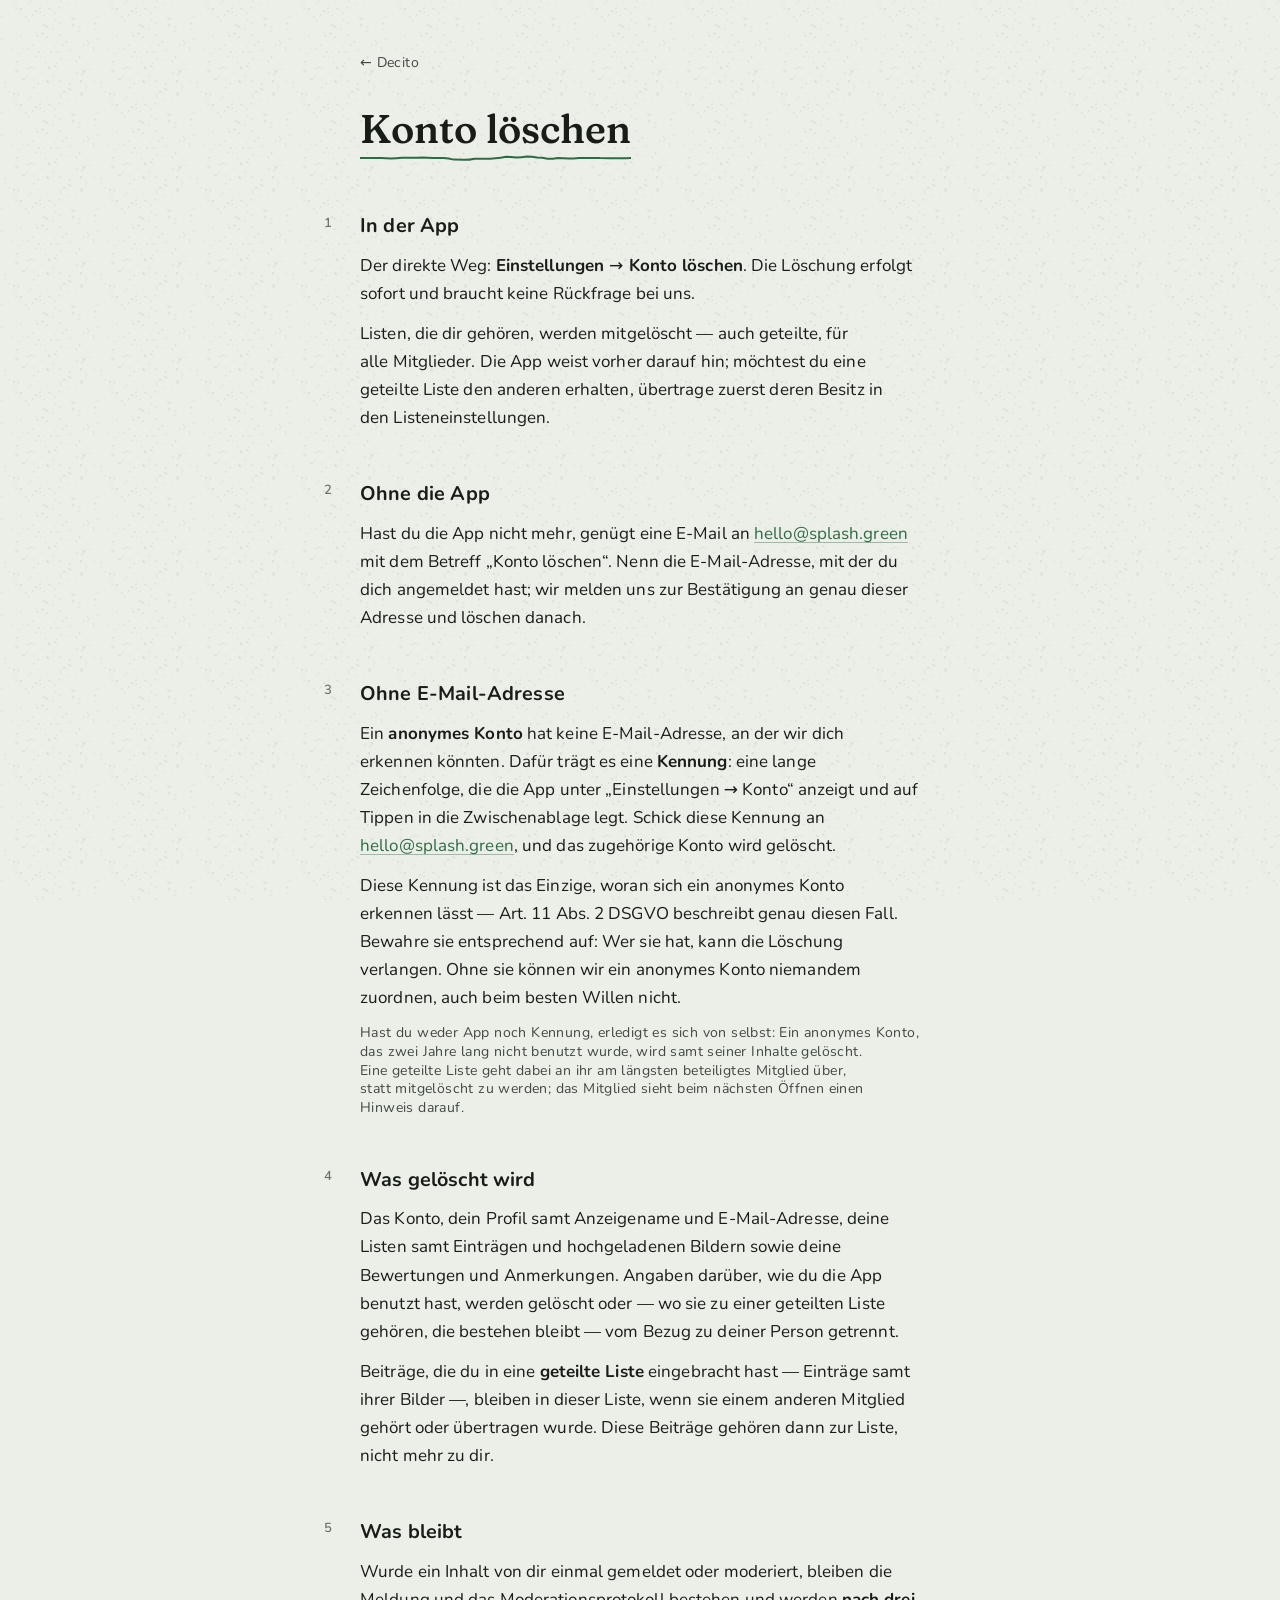
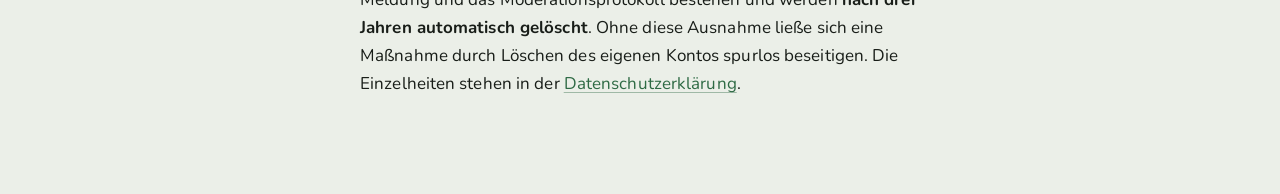
==== de/account-deletion/index.html @ c0f4e2e2 "feat(legal): publish the pages a store holds, and record the agreement Two decisions that cite each " ====
<!doctype html>
<!-- adr-0304 -->
<html lang="de">
  <head>
    <meta charset="utf-8" />
    <meta name="viewport" content="width=device-width, initial-scale=1" />
    <meta name="robots" content="noindex, nofollow" />
    <meta
      name="description"
      content="Wie du dein Decito-Konto löschst — in der App oder per E-Mail."
    />
    <title>Konto löschen – Decito</title>
    <link rel="stylesheet" href="../../style.css" />
  </head>
  <body>
    <main>
      <a class="back" href="../../">← Decito</a>
      <h1>Konto löschen</h1>

      <div class="doc">
        <h2>In der App</h2>
        <p>
          Der direkte Weg: <strong>Einstellungen → Konto löschen</strong>. Die
          Löschung erfolgt sofort und braucht keine Rückfrage bei uns.
        </p>
        <p>
          Listen, die dir gehören, werden mitgelöscht — auch geteilte, für alle
          Mitglieder. Die App weist vorher darauf hin; möchtest du eine geteilte
          Liste den anderen erhalten, übertrage zuerst deren Besitz in den
          Listeneinstellungen.
        </p>

        <h2>Ohne die App</h2>
        <p>
          Hast du die App nicht mehr, genügt eine E-Mail an
          <a
            href="mailto:hello@splash.green?subject=Konto%20l%C3%B6schen%20(Decito)"
            >hello@splash.green</a
          >
          mit dem Betreff „Konto löschen“. Nenn die E-Mail-Adresse, mit der du
          dich angemeldet hast; wir melden uns zur Bestätigung an genau dieser
          Adresse und löschen danach.
        </p>

        <h2>Ohne E-Mail-Adresse</h2>
        <p>
          Ein <strong>anonymes Konto</strong> hat keine E-Mail-Adresse, an der
          wir dich erkennen könnten. Dafür trägt es eine
          <strong>Kennung</strong>: eine lange Zeichenfolge, die die App unter
          „Einstellungen → Konto“ anzeigt und auf Tippen in die Zwischenablage
          legt. Schick diese Kennung an
          <a
            href="mailto:hello@splash.green?subject=Konto%20l%C3%B6schen%20(Decito)"
            >hello@splash.green</a
          >, und das zugehörige Konto wird gelöscht.
        </p>
        <p>
          Diese Kennung ist das Einzige, woran sich ein anonymes Konto erkennen
          lässt — Art. 11 Abs. 2 DSGVO beschreibt genau diesen Fall. Bewahre sie
          entsprechend auf: Wer sie hat, kann die Löschung verlangen. Ohne sie
          können wir ein anonymes Konto niemandem zuordnen, auch beim besten
          Willen nicht.
        </p>
        <p class="meta">
          Hast du weder App noch Kennung, erledigt es sich von selbst: Ein
          anonymes Konto, das zwei Jahre lang nicht benutzt wurde, wird samt
          seiner Inhalte gelöscht. Eine geteilte Liste geht dabei an ihr am
          längsten beteiligtes Mitglied über, statt mitgelöscht zu werden; das
          Mitglied sieht beim nächsten Öffnen einen Hinweis darauf.
        </p>

        <h2>Was gelöscht wird</h2>
        <p>
          Das Konto, dein Profil samt Anzeigename und E-Mail-Adresse, deine
          Listen samt Einträgen und hochgeladenen Bildern sowie deine
          Bewertungen und Anmerkungen. Angaben darüber, wie du die App benutzt
          hast, werden gelöscht oder — wo sie zu einer geteilten Liste gehören,
          die bestehen bleibt — vom Bezug zu deiner Person getrennt.
        </p>
        <p>
          Beiträge, die du in eine <strong>geteilte Liste</strong> eingebracht
          hast — Einträge samt ihrer Bilder —, bleiben in dieser Liste, wenn sie
          einem anderen Mitglied gehört oder übertragen wurde. Diese Beiträge
          gehören dann zur Liste, nicht mehr zu dir.
        </p>

        <h2>Was bleibt</h2>
        <p>
          Wurde ein Inhalt von dir einmal gemeldet oder moderiert, bleiben die
          Meldung und das Moderationsprotokoll bestehen und werden
          <strong>nach drei Jahren automatisch gelöscht</strong>. Ohne diese
          Ausnahme ließe sich eine Maßnahme durch Löschen des eigenen Kontos
          spurlos beseitigen. Die Einzelheiten stehen in der
          <a href="../privacy/#moderation">Datenschutzerklärung</a>.
        </p>
      </div>
    </main>
  </body>
</html>
---- style.css ----
/* Decito's public pages — the app's own Ink & Paper, copied.
 * The brief and the named rules are in DESIGN.md; what stays here is why a
 * given declaration is the way it is. Everything is served from this origin:
 * a privacy policy that fetches a font in order to render would be its own
 * punchline.
 */

@font-face {
  font-family: "Nunito";
  src: url("fonts/Nunito.ttf") format("truetype-variations");
  font-weight: 200 1000;
  font-display: swap;
}
@font-face {
  font-family: "Fraunces";
  src: url("fonts/Fraunces.ttf") format("truetype-variations");
  font-weight: 100 900;
  font-display: swap;
}

:root {
  color-scheme: light dark;

  /* Sampled from the app. Do not hand-tune: re-sample. */
  --surface: #ebefe8;
  --container: #f0f5ed;
  --ink: #181d18;
  --meta: #414942;
  --primary: #2e6a44;
  --edge: #e1e6de;
  --grain-alpha: 0.07;
  --pen:
    url("data:image/svg+xml,<svg xmlns='http://www.w3.org/2000/svg' width='24' height='24' viewBox='0 0 24 24'><path d='M10.2 10.2 L20.4 20.4' stroke='%23181d18' stroke-width='3.4' stroke-linecap='round'/><path d='M3 3 L12.4 8.2 L8.2 12.4 Z' fill='%23181d18'/><path d='M3 3 L9.6 9.6' stroke='%23ebefe8' stroke-width='1.1' stroke-linecap='round'/></svg>")
      3 3,
    auto;

  /* The gap ladder is the app's, and it is hierarchical: the size of a gap
     says what the gap separates. The jump from 12 to 32 is the whole design —
     a section break near the within-section rhythm reads as more list. */
  --gap-within: 4px;
  --gap-related: 8px;
  --gap-detail: 12px;
  --gap-section: 32px;
  --gap-block: 48px;
  --page-padding: 20px;

  /* Content cap, as in the app: chrome may span the viewport, words stop here.
     At the body size below this lands at ~66ch — inside the 65–75 measure. */
  --measure: 600px;
}

@media (prefers-color-scheme: dark) {
  :root {
    --surface: #1e201b;
    --container: #272b25;
    --ink: #dde4dd;
    --meta: #bdc6be;
    --primary: #90cfa3;
    --edge: #464a44;
    --grain-alpha: 0.05;
    --pen:
      url("data:image/svg+xml,<svg xmlns='http://www.w3.org/2000/svg' width='24' height='24' viewBox='0 0 24 24'><path d='M10.2 10.2 L20.4 20.4' stroke='%23dde4dd' stroke-width='3.4' stroke-linecap='round'/><path d='M3 3 L12.4 8.2 L8.2 12.4 Z' fill='%23dde4dd'/><path d='M3 3 L9.6 9.6' stroke='%231e201b' stroke-width='1.1' stroke-linecap='round'/></svg>")
        3 3,
      auto;
  }
}

*,
*::before,
*::after {
  box-sizing: border-box;
}

html {
  -webkit-text-size-adjust: 100%;
}

body {
  margin: 0;
  background-color: var(--surface);
  color: var(--ink);
  font-family: "Nunito", system-ui, sans-serif;
  font-variation-settings: "wght" 400;
  font-size: 17px;
  line-height: 1.65;
  letter-spacing: 0.1px;

  /* German legal prose is built from compounds — Datenschutzerklärung,
     Anbieterkennzeichnung, Auftragsverarbeiter — and on a 320px screen several
     are wider than the column. Hyphenation is what the app's typography ladder
     cannot offer and the web can: `lang="de"` on <html> is what makes the
     dictionary the right one, so the two belong together. break-word is the
     backstop for what no dictionary breaks — a bare URL, an e-mail address. */
  hyphens: auto;
  -webkit-hyphenate-limit-before: 4;
  -webkit-hyphenate-limit-after: 4;
  hyphenate-limit-chars: 9 4 4;
  overflow-wrap: break-word;
}

/* The grain takes the colour of whatever it sits on, which is why one tile
   survives both brightnesses without a variant. Fixed, so the paper stays
   still while the words move over it. */
body::before {
  content: "";
  position: fixed;
  inset: 0;
  background-color: var(--ink);
  -webkit-mask: url("grain.svg") repeat 0 0 / 96px 96px;
  mask: url("grain.svg") repeat 0 0 / 96px 96px;
  opacity: var(--grain-alpha);
  pointer-events: none;
  z-index: 0;
}

main {
  position: relative;
  z-index: 1;
  max-width: var(--measure);
  margin: 0 auto;
  padding: var(--gap-block) var(--page-padding) 96px;
}

/* --- The typographic ladder ------------------------------------------------
 * Four of the app's eight rungs, retuned upward: a legal page is read, not
 * scanned in a dense list. Both fonts are variable with no static instances,
 * so every rung must name its own `wght` axis — naming a weight without one
 * renders at the file default: ExtraLight for the sans, Black for the serif.
 */

/* pageTitle — the serif marks where you are, and nowhere else on the page. */
h1 {
  margin: 0;
  font-family: "Fraunces", Georgia, serif;
  font-size: clamp(2rem, 1.6rem + 2vw, 2.5rem);
  font-weight: 400;
  font-variation-settings:
    "opsz" 32,
    "wght" 550,
    "SOFT" 50,
    "WONK" 0;
  line-height: 1.15;
  letter-spacing: 0;
  text-wrap: balance;
  hyphens: auto;
}

/* sectionTitle — a full step above body in both size and weight, so a
   boundary never blurs into the prose under it. */
h2 {
  margin: var(--gap-block) 0 var(--gap-detail);
  font-size: 1.235rem;
  font-weight: 400;
  font-variation-settings: "wght" 700;
  line-height: 1.4;
  letter-spacing: 0.15px;
  text-wrap: balance;
}

p,
li {
  margin: 0 0 var(--gap-detail);
  text-wrap: pretty;
}

p:last-child,
li:last-child {
  margin-bottom: 0;
}

strong {
  font-weight: 400;
  font-variation-settings: "wght" 700;
}

/* meta — one quiet rung for everything secondary. Splitting it into
   near-identical variants recreates the blur the ladder removes. */
.meta {
  color: var(--meta);
  font-size: 0.88rem;
  letter-spacing: 0.4px;
  line-height: 1.33;
}

/* --- Ink -------------------------------------------------------------------
 * One mark per page, under the title. The Rarity Rule: a hand-drawn effect
 * repeated everywhere stops reading as hand-made and starts reading as noise.
 * The wobble is baked into the path, so the ink never boils.
 */
/* The title's own mark: an ::after on the h1, not a sibling with a width in
   it — a fixed width fit no word and would need re-guessing on every new page.
   `fit-content` shrinks the heading box to its longest line, and the mark
   takes 100% of it. Scoped away from the start page, which has its own. */
body:not(.home) h1 {
  width: fit-content;
  max-width: 100%;
}

body:not(.home) h1::after {
  content: "";
  display: block;
  height: 12px;
  /* No top gap of its own. The stroke is drawn near the middle of a 12px-tall
     mask, so the mark already carries about five pixels of headroom, and the
     heading's line box adds its own slack under the descenders. Adding a third
     gap on top of those two is what pushed the mark away from its word. */
  margin: 0 0 var(--gap-related);
  background: var(--primary);
  -webkit-mask: url("rule.svg") no-repeat center / 100% 100%;
  mask: url("rule.svg") no-repeat center / 100% 100%;
}

/* --- Links -----------------------------------------------------------------
 * Underlined, because in running legal prose a colour alone is not a signal
 * that survives colour-blindness or a printout.
 */
a {
  color: var(--primary);
  text-decoration-color: color-mix(in srgb, var(--primary) 40%, transparent);
  /* A drawn line does not dodge the letters it passes under. Left to `auto`,
     the underline breaks around every descender, and how wide those gaps are
     depends on the font that actually rendered — so a fallback font turns a
     full underline into a part of one. */
  text-decoration-skip-ink: none;
  text-underline-offset: 3px;
  text-decoration-thickness: 1px;
  border-radius: 3px;
}

a:hover {
  text-decoration-color: currentColor;
}

a:focus-visible {
  outline: 2px solid var(--primary);
  outline-offset: 3px;
}

.back {
  display: inline-block;
  margin-bottom: var(--gap-section);
  color: var(--meta);
  font-size: 0.88rem;
  letter-spacing: 0.4px;
  text-decoration: none;
}

.back:hover {
  color: var(--primary);
}

/* --- Numbered sections -----------------------------------------------------
 * The numbers are somewhere to point, not 01/02/03 decoration — but the prose
 * links by ANCHOR, never by number: a policy grows a section per feature, and
 * a written-out "Abschnitt 8" lies the first time one is inserted above it
 * (adr-0303). They hang in the gutter, and fold inline when there is none.
 */
.doc {
  counter-reset: section;
}

.doc > h2 {
  counter-increment: section;
  position: relative;
}

.doc > h2::before {
  content: counter(section);
  position: absolute;
  left: -2.25rem;
  top: 0.1em;
  color: var(--meta);
  font-size: 0.82rem;
  font-variation-settings: "wght" 600;
  letter-spacing: 0.5px;
  opacity: 0.75;
}

@media (max-width: 700px) {
  .doc > h2::before {
    position: static;
    margin-right: 0.55rem;
  }
}

ul {
  margin: 0 0 var(--gap-detail);
  padding-left: 1.15rem;
}

li {
  margin-bottom: var(--gap-related);
}

li::marker {
  color: var(--primary);
}

/* --- Start page -----------------------------------------------------------
 * One screen, centred, no scroll (DESIGN.md).
 *
 * Motion follows the app's grammar. The Asymmetry Rule: the wordmark fades
 * over 350ms while it drifts over 600ms, because paired motions that resolve
 * together arrive as one mechanical block. Reduced motion is a hard gate, not
 * a softening — everything below lands at its final state, unanimated.
 */
body.home {
  min-height: 100svh;
  display: grid;
  place-items: center;
}

/* You are holding the pen — only where there is a pointer to replace, and
   only here: over running legal prose a nib would fight reading. */
@media (hover: hover) and (pointer: fine) {
  .ink body.home,
  .ink body.home main {
    cursor: var(--pen);
  }

  /* The pen belongs to the paper. Over words it hands back the I-beam, so
     text still reads as selectable, and over links the pointer — a cursor
     that hides what a thing does is a worse joke than no cursor. */
  .ink body.home h1,
  .ink body.home .source,
  .ink body.home .claim,
  .ink body.home .state,
  .ink body.home .legal {
    cursor: text;
  }

  body.home a {
    cursor: pointer;
  }
}

/* The ink the pen leaves. Above the paper and the words, and deaf to the
   pointer, so it can never intercept a click or a link. */
.trail {
  position: fixed;
  inset: 0;
  width: 100%;
  height: 100%;
  z-index: 2;
  pointer-events: none;
}

.trail path {
  fill: var(--primary);
  stroke: none;
  opacity: 0.82;
}

/* Arrived by Back or Forward: the page was already seen, so it does not
   introduce itself again. The marks land in their final state. */
.no-intro body.home h1,
.no-intro .source,
.no-intro .lede,
.no-intro .claim,
.no-intro body.home footer {
  animation: none;
}

.no-intro .sig path {
  animation: none;
  stroke-dasharray: none;
  stroke-dashoffset: 0;
}

body.home main {
  padding: var(--gap-block) var(--page-padding);
  text-align: center;
  max-width: 34rem;
}

body.home h1 {
  font-size: clamp(2.75rem, 2rem + 4vw, 4rem);
  font-variation-settings:
    "opsz" 48,
    "wght" 550,
    "SOFT" 50,
    "WONK" 0;
  letter-spacing: -0.01em;
}

/* The signature. Sized to the wordmark rather than the column, so the three
   pens sign under the name and not across the page. */
.sig {
  display: block;
  width: min(15rem, 78%);
  height: auto;
  margin: var(--gap-related) auto var(--gap-section);
  overflow: visible;
}

.sig path {
  fill: none;
  stroke: var(--primary);
  stroke-width: 2;
  stroke-linecap: round;
}

.sig .s1 {
  stroke-width: 1.7;
  opacity: 0.95;
}
.sig .s2 {
  stroke-width: 1.2;
  opacity: 0.7;
}
.sig .s3 {
  stroke-width: 1.5;
  opacity: 0.85;
}

/* Sign again: a second pass of ink over the first — hover on a pointer, tap
   the card on a touch screen. Its OWN strokes, not the originals: retriggering
   a finished animation by editing its timing does not restart it, so replaying
   them would silently do nothing. Undrawn at rest. */
.sig .again {
  stroke-dasharray: 100;
  stroke-dashoffset: 100;
  stroke-width: 1.25;
  opacity: 0.5;
}

@media (prefers-reduced-motion: no-preference) {
  .sig .again {
    transition: stroke-dashoffset 0ms;
  }

  main:hover .sig .again,
  main:active .sig .again {
    stroke-dashoffset: 0;
    transition-duration: 640ms;
    transition-timing-function: cubic-bezier(0.3, 0.7, 0.4, 1);
  }
  main:hover .sig .a2,
  main:active .sig .a2 {
    transition-duration: 720ms;
    transition-delay: 130ms;
  }
  main:hover .sig .a3,
  main:active .sig .a3 {
    transition-duration: 580ms;
    transition-delay: 280ms;
  }
}

.source {
  margin: 0 0 var(--gap-block);
  color: var(--meta);
  font-size: 0.95rem;
  letter-spacing: 0.4px;
}

/* The two questions are the product's occasion, not a headline about it —
   and they are answerable, which is the whole demonstration. */
.lede {
  margin: 0 0 var(--gap-detail);
  font-size: clamp(1.15rem, 1rem + 0.8vw, 1.4rem);
  line-height: 1.45;
  display: flex;
  flex-wrap: wrap;
  gap: 0.15em 0.7em;
  justify-content: center;
}

/* Visually hidden, never display:none — a hidden input is not focusable, and
   the keyboard path is the one that has to keep working. */
.vh {
  position: absolute;
  width: 1px;
  height: 1px;
  margin: -1px;
  padding: 0;
  border: 0;
  overflow: hidden;
  clip-path: inset(50%);
  white-space: nowrap;
}

.lede label {
  position: relative;
  display: inline-block;
  padding-bottom: 0.28em;
  color: var(--ink);
  font-variation-settings: "wght" 600;
  cursor: var(--pen);
}

/* The app answers a yes by underlining the thing (adr-0232's receipt
   vocabulary). Same mark here, same pen as the signature above — hovering
   inks it faintly, choosing commits it. */
.lede .mark {
  position: absolute;
  left: 0;
  right: 0;
  bottom: 0;
  height: 7px;
  background: var(--primary);
  -webkit-mask: url("rule.svg") no-repeat center / 100% 100%;
  mask: url("rule.svg") no-repeat center / 100% 100%;
  transform: scaleX(0);
  transform-origin: left center;
  opacity: 0;
}

.lede label:hover .mark {
  transform: scaleX(1);
  opacity: 0.45;
}

#w1:checked ~ .lede label[for="w1"] .mark,
#w2:checked ~ .lede label[for="w2"] .mark {
  transform: scaleX(1);
  opacity: 1;
}

/* The state must never live in the ink alone. */
#w1:checked ~ .lede label[for="w1"],
#w2:checked ~ .lede label[for="w2"] {
  color: var(--primary);
}

#w1:focus-visible ~ .lede label[for="w1"],
#w2:focus-visible ~ .lede label[for="w2"] {
  outline: 2px solid var(--primary);
  outline-offset: 4px;
  border-radius: 3px;
}

.claim {
  margin: 0;
  color: var(--meta);
  font-size: 1.02rem;
  text-wrap: balance;
}

body.home footer {
  margin-top: var(--gap-block);
}

.state {
  margin: 0 0 var(--gap-related);
  color: var(--meta);
  font-size: 0.85rem;
  letter-spacing: 0.4px;
}

.legal {
  margin: 0;
  font-size: 0.85rem;
  letter-spacing: 0.4px;
}

.legal a {
  color: var(--meta);
  text-decoration-color: color-mix(in srgb, var(--meta) 35%, transparent);
}

.legal a:hover {
  color: var(--primary);
}

.legal span {
  margin: 0 0.5em;
  color: var(--meta);
  opacity: 0.5;
}

@media (prefers-reduced-motion: no-preference) {
  body.home h1,
  .source,
  .lede,
  .claim,
  body.home footer {
    animation:
      ink-in 350ms ease-out backwards,
      settle 600ms cubic-bezier(0.16, 1, 0.3, 1) backwards;
  }

  body.home h1 {
    animation-delay: 80ms;
  }
  .source {
    animation-delay: 1180ms;
  }
  .lede {
    animation-delay: 1320ms;
  }
  .claim {
    animation-delay: 1460ms;
  }
  body.home footer {
    animation-delay: 1640ms;
  }

  /* Each pen has its own hand: different durations, different delays, and the
     third overlaps the second before it has finished. Nothing resolves
     together. */
  .sig path {
    stroke-dasharray: 100;
    animation: sign 1s cubic-bezier(0.3, 0.7, 0.4, 1) backwards;
  }
  .sig .s1 {
    animation-duration: 620ms;
    animation-delay: 480ms;
  }
  .sig .s2 {
    animation-duration: 700ms;
    animation-delay: 760ms;
  }
  .sig .s3 {
    animation-duration: 560ms;
    animation-delay: 1020ms;
  }
}

@keyframes ink-in {
  from {
    opacity: 0;
  }
  to {
    opacity: 1;
  }
}

@keyframes settle {
  from {
    transform: translateY(6px);
  }
  to {
    transform: none;
  }
}

@keyframes sign {
  from {
    stroke-dashoffset: 100;
  }
  to {
    stroke-dashoffset: 0;
  }
}

/* Legible on paper too — a privacy policy gets printed. */
@media print {
  body::before {
    display: none;
  }
  body {
    background: #fff;
    color: #000;
  }
  a {
    color: #000;
  }
  main {
    max-width: none;
    padding: 0;
  }
  .back {
    display: none;
  }
}
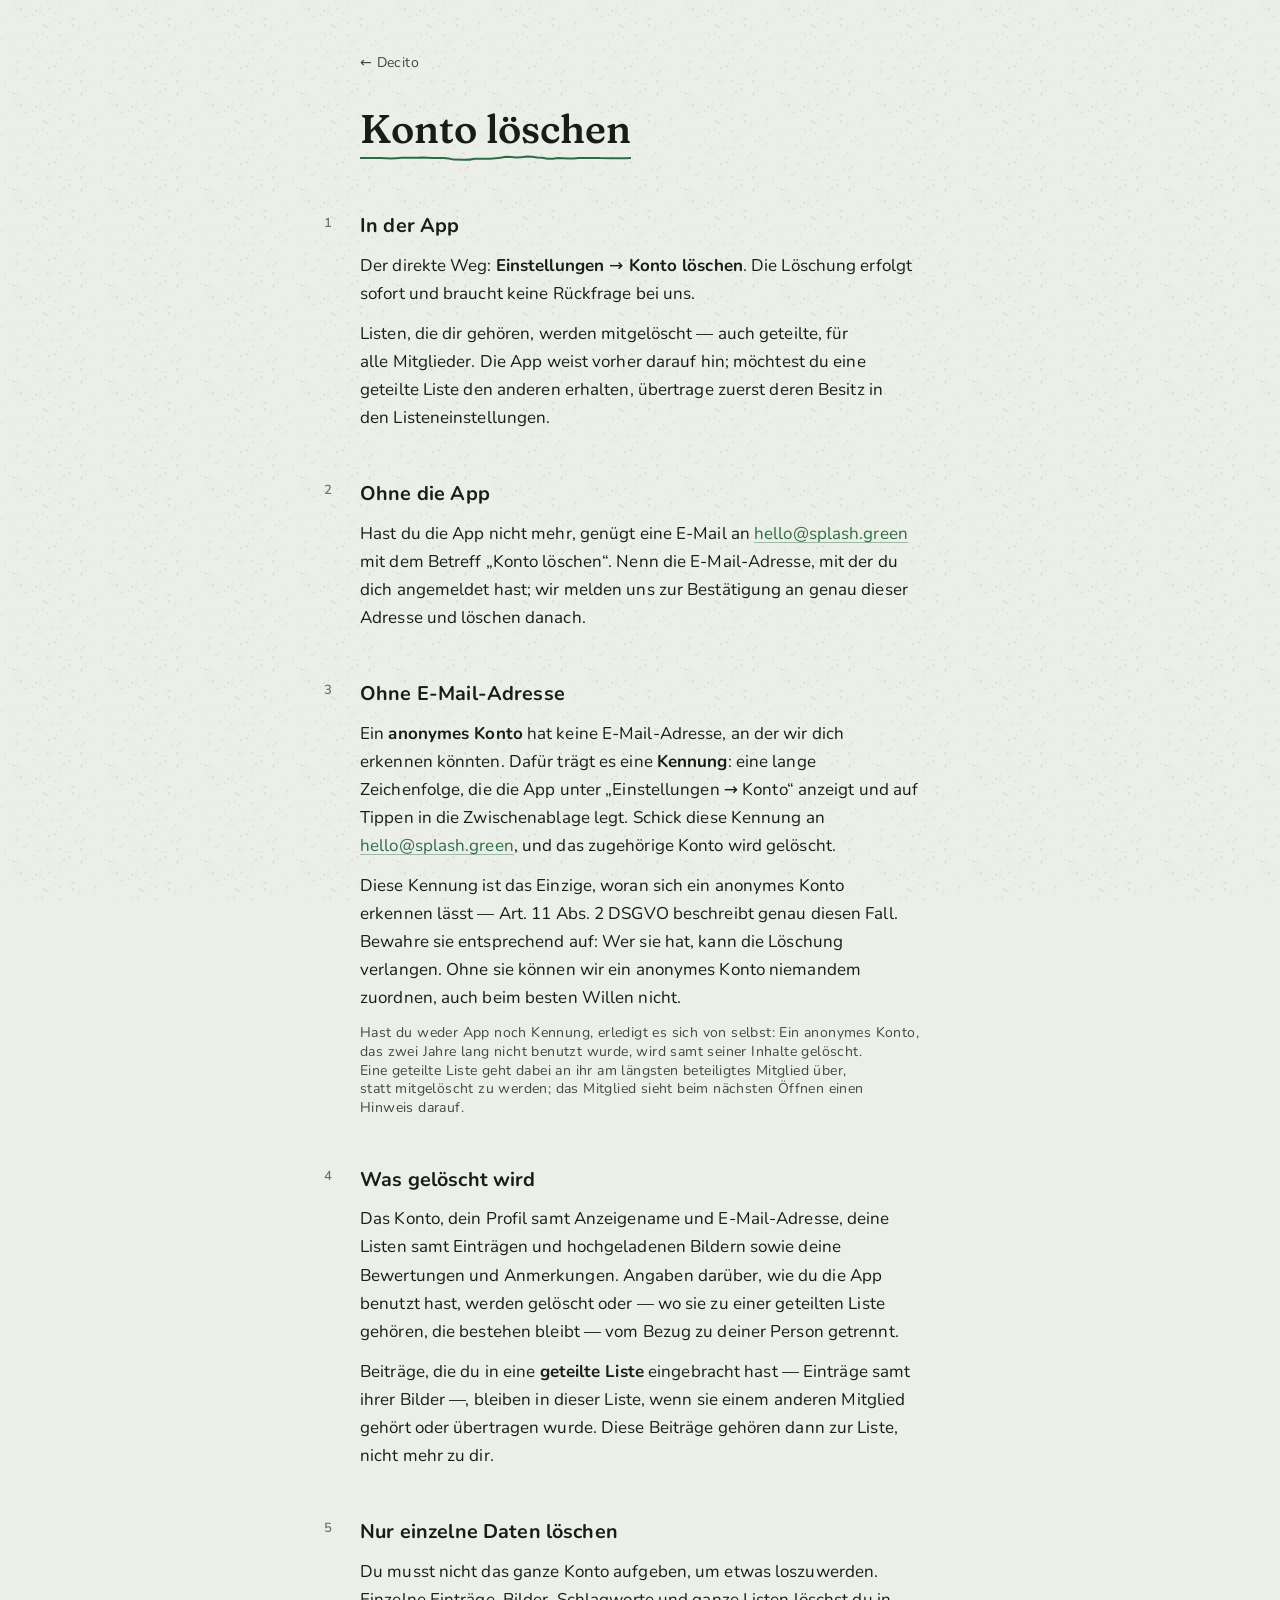
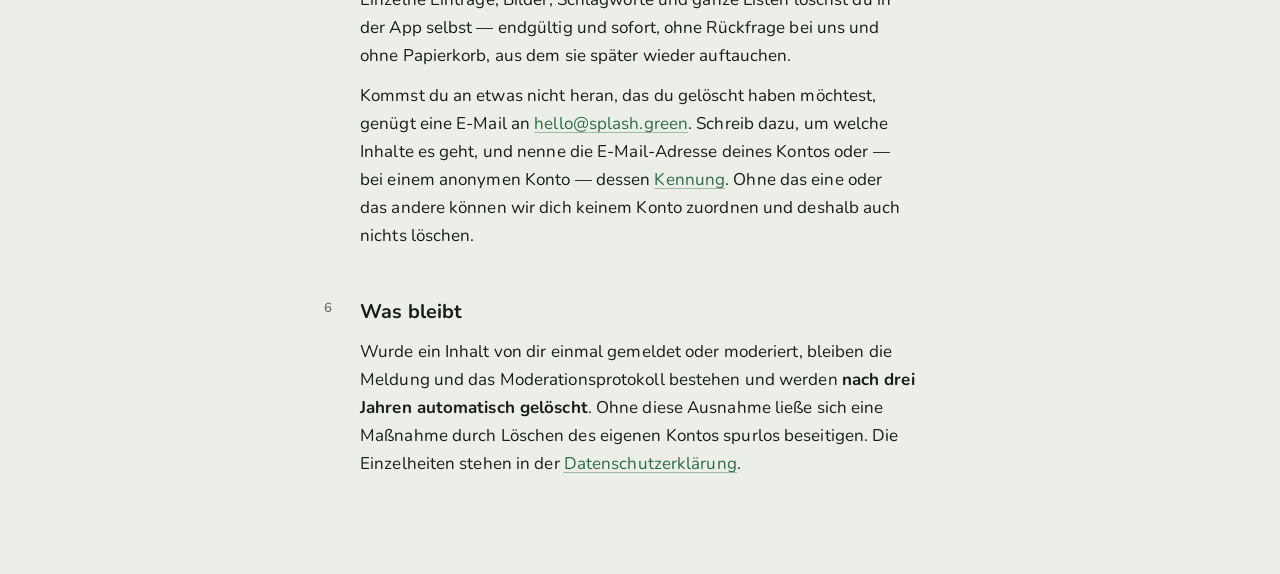
==== commit 6b2791e7: "docs(legal): the deletion page answers the question Play links to Data safety asks whether users can" ====
--- a/de/account-deletion/index.html
+++ b/de/account-deletion/index.html
@@ -42,7 +42,7 @@
           Adresse und löschen danach.
         </p>
 
-        <h2>Ohne E-Mail-Adresse</h2>
+        <h2 id="ohne-e-mail-adresse">Ohne E-Mail-Adresse</h2>
         <p>
           Ein <strong>anonymes Konto</strong> hat keine E-Mail-Adresse, an der
           wir dich erkennen könnten. Dafür trägt es eine
@@ -84,6 +84,24 @@
           gehören dann zur Liste, nicht mehr zu dir.
         </p>
 
+        <h2 id="einzelne-daten">Nur einzelne Daten löschen</h2>
+        <p>
+          Du musst nicht das ganze Konto aufgeben, um etwas loszuwerden.
+          Einzelne Einträge, Bilder, Schlagworte und ganze Listen löschst du in
+          der App selbst — endgültig und sofort, ohne Rückfrage bei uns und ohne
+          Papierkorb, aus dem sie später wieder auftauchen.
+        </p>
+        <p>
+          Kommst du an etwas nicht heran, das du gelöscht haben möchtest, genügt
+          eine E-Mail an
+          <a href="mailto:hello@splash.green">hello@splash.green</a>. Schreib
+          dazu, um welche Inhalte es geht, und nenne die E-Mail-Adresse deines
+          Kontos oder — bei einem anonymen Konto — dessen
+          <a href="#ohne-e-mail-adresse">Kennung</a>. Ohne das eine oder das
+          andere können wir dich keinem Konto zuordnen und deshalb auch nichts
+          löschen.
+        </p>
+
         <h2>Was bleibt</h2>
         <p>
           Wurde ein Inhalt von dir einmal gemeldet oder moderiert, bleiben die
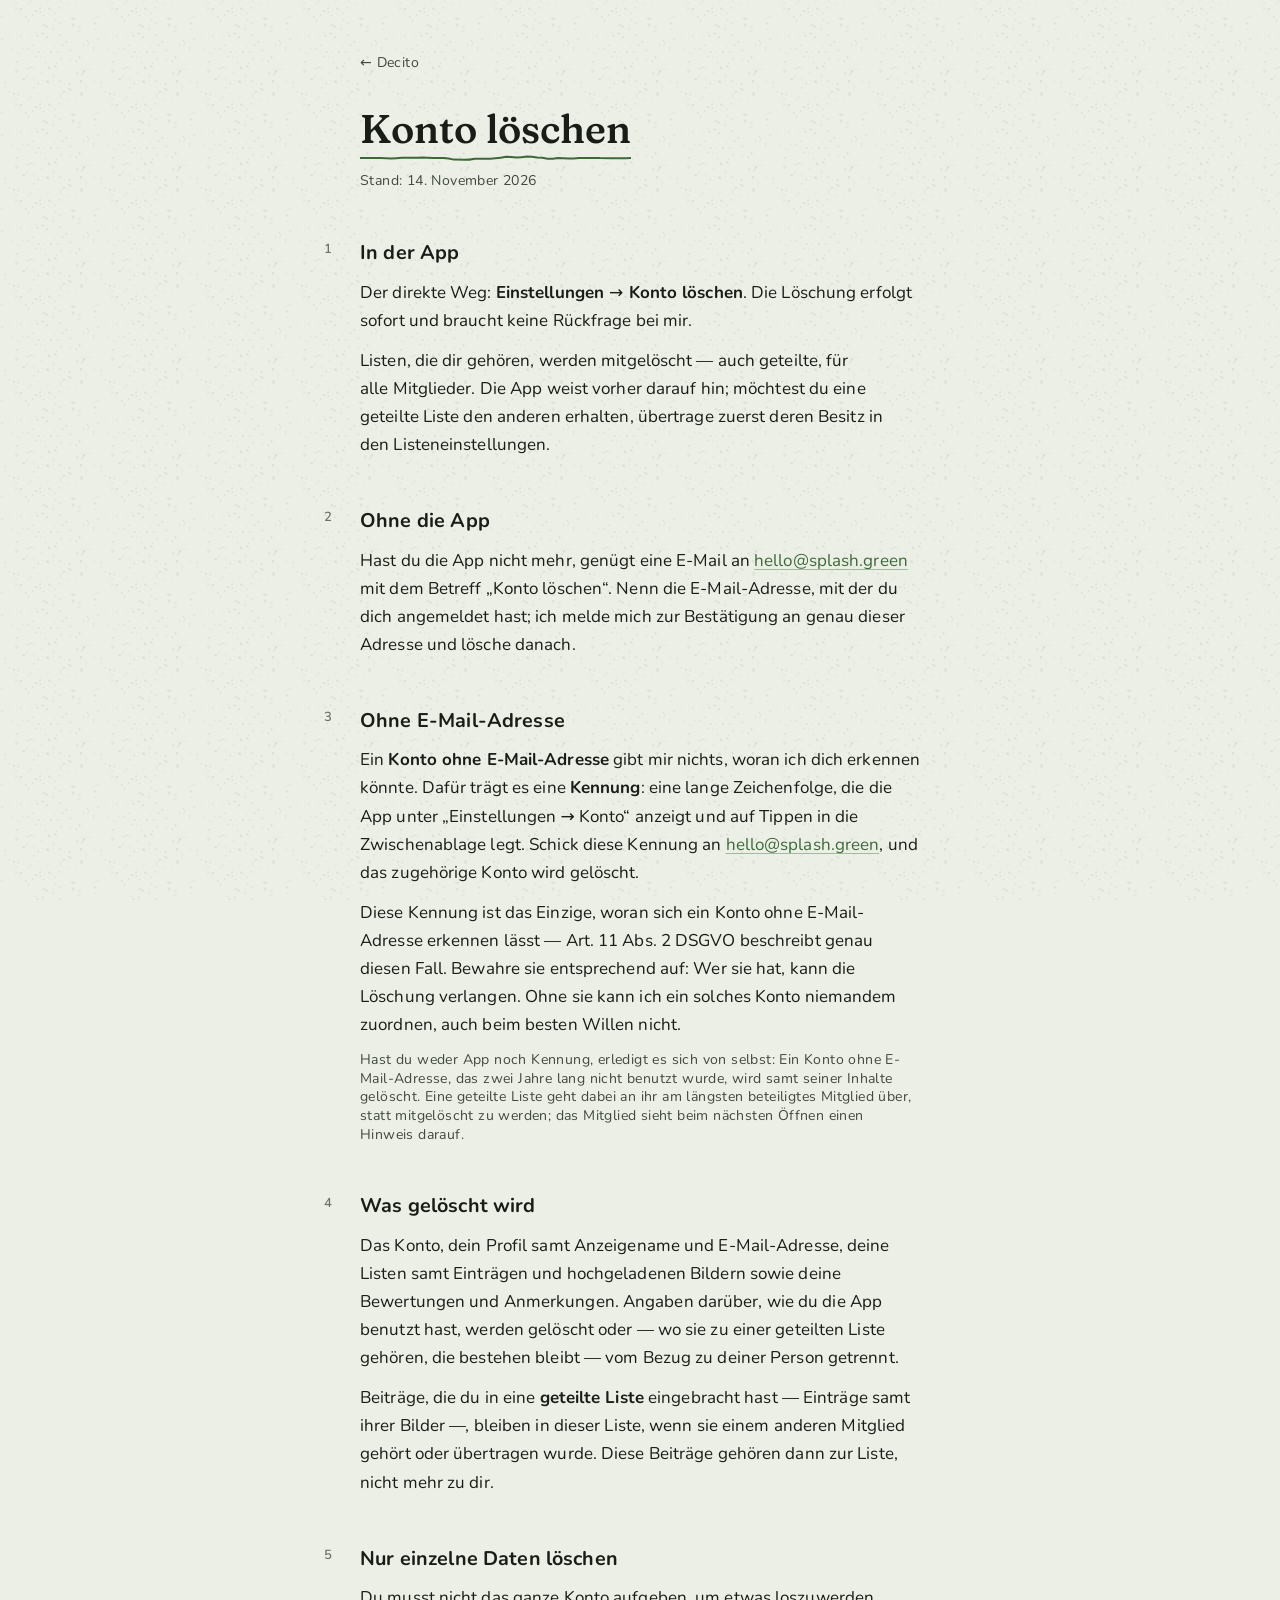
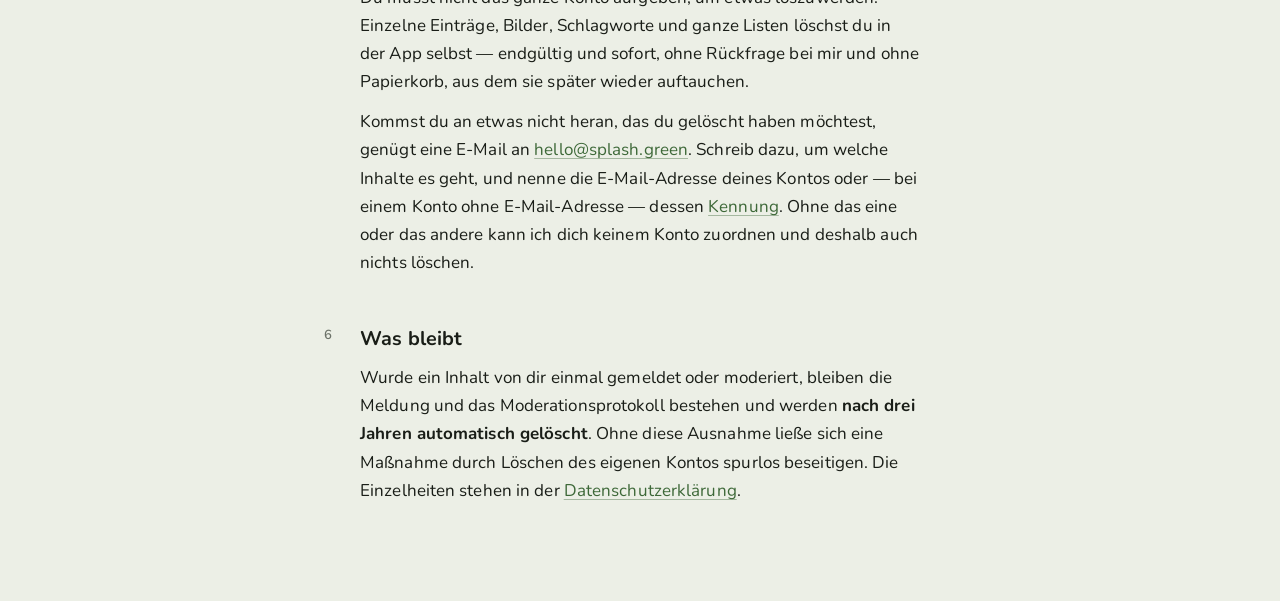
==== commit cc0b1713: "docs(legal): the pages speak as the one person who runs Decito A tester asked why terms written by o" ====
--- a/de/account-deletion/index.html
+++ b/de/account-deletion/index.html
@@ -16,12 +16,13 @@
     <main>
       <a class="back" href="../../">← Decito</a>
       <h1>Konto löschen</h1>
+      <p class="meta">Stand: 14. November 2026</p>
 
       <div class="doc">
         <h2>In der App</h2>
         <p>
           Der direkte Weg: <strong>Einstellungen → Konto löschen</strong>. Die
-          Löschung erfolgt sofort und braucht keine Rückfrage bei uns.
+          Löschung erfolgt sofort und braucht keine Rückfrage bei mir.
         </p>
         <p>
           Listen, die dir gehören, werden mitgelöscht — auch geteilte, für alle
@@ -38,14 +39,14 @@
             >hello@splash.green</a
           >
           mit dem Betreff „Konto löschen“. Nenn die E-Mail-Adresse, mit der du
-          dich angemeldet hast; wir melden uns zur Bestätigung an genau dieser
-          Adresse und löschen danach.
+          dich angemeldet hast; ich melde mich zur Bestätigung an genau dieser
+          Adresse und lösche danach.
         </p>
 
         <h2 id="ohne-e-mail-adresse">Ohne E-Mail-Adresse</h2>
         <p>
-          Ein <strong>anonymes Konto</strong> hat keine E-Mail-Adresse, an der
-          wir dich erkennen könnten. Dafür trägt es eine
+          Ein <strong>Konto ohne E-Mail-Adresse</strong> gibt mir nichts, woran
+          ich dich erkennen könnte. Dafür trägt es eine
           <strong>Kennung</strong>: eine lange Zeichenfolge, die die App unter
           „Einstellungen → Konto“ anzeigt und auf Tippen in die Zwischenablage
           legt. Schick diese Kennung an
@@ -55,16 +56,16 @@
           >, und das zugehörige Konto wird gelöscht.
         </p>
         <p>
-          Diese Kennung ist das Einzige, woran sich ein anonymes Konto erkennen
-          lässt — Art. 11 Abs. 2 DSGVO beschreibt genau diesen Fall. Bewahre sie
-          entsprechend auf: Wer sie hat, kann die Löschung verlangen. Ohne sie
-          können wir ein anonymes Konto niemandem zuordnen, auch beim besten
-          Willen nicht.
+          Diese Kennung ist das Einzige, woran sich ein Konto ohne
+          E-Mail-Adresse erkennen lässt — Art. 11 Abs. 2 DSGVO beschreibt genau
+          diesen Fall. Bewahre sie entsprechend auf: Wer sie hat, kann die
+          Löschung verlangen. Ohne sie kann ich ein solches Konto niemandem
+          zuordnen, auch beim besten Willen nicht.
         </p>
         <p class="meta">
-          Hast du weder App noch Kennung, erledigt es sich von selbst: Ein
-          anonymes Konto, das zwei Jahre lang nicht benutzt wurde, wird samt
-          seiner Inhalte gelöscht. Eine geteilte Liste geht dabei an ihr am
+          Hast du weder App noch Kennung, erledigt es sich von selbst: Ein Konto
+          ohne E-Mail-Adresse, das zwei Jahre lang nicht benutzt wurde, wird
+          samt seiner Inhalte gelöscht. Eine geteilte Liste geht dabei an ihr am
           längsten beteiligtes Mitglied über, statt mitgelöscht zu werden; das
           Mitglied sieht beim nächsten Öffnen einen Hinweis darauf.
         </p>
@@ -88,7 +89,7 @@
         <p>
           Du musst nicht das ganze Konto aufgeben, um etwas loszuwerden.
           Einzelne Einträge, Bilder, Schlagworte und ganze Listen löschst du in
-          der App selbst — endgültig und sofort, ohne Rückfrage bei uns und ohne
+          der App selbst — endgültig und sofort, ohne Rückfrage bei mir und ohne
           Papierkorb, aus dem sie später wieder auftauchen.
         </p>
         <p>
@@ -96,9 +97,9 @@
           eine E-Mail an
           <a href="mailto:hello@splash.green">hello@splash.green</a>. Schreib
           dazu, um welche Inhalte es geht, und nenne die E-Mail-Adresse deines
-          Kontos oder — bei einem anonymen Konto — dessen
+          Kontos oder — bei einem Konto ohne E-Mail-Adresse — dessen
           <a href="#ohne-e-mail-adresse">Kennung</a>. Ohne das eine oder das
-          andere können wir dich keinem Konto zuordnen und deshalb auch nichts
+          andere kann ich dich keinem Konto zuordnen und deshalb auch nichts
           löschen.
         </p>
 
--- a/style.css
+++ b/style.css
@@ -22,15 +22,15 @@
   color-scheme: light dark;
 
   /* Sampled from the app. Do not hand-tune: re-sample. */
-  --surface: #ebefe8;
-  --container: #f0f5ed;
-  --ink: #181d18;
-  --meta: #414942;
-  --primary: #2e6a44;
-  --edge: #e1e6de;
+  --surface: #ecefe6;
+  --container: #f2f5eb;
+  --ink: #191d17;
+  --meta: #42493f;
+  --primary: #3d6838;
+  --edge: #e3e5dd;
   --grain-alpha: 0.07;
   --pen:
-    url("data:image/svg+xml,<svg xmlns='http://www.w3.org/2000/svg' width='24' height='24' viewBox='0 0 24 24'><path d='M10.2 10.2 L20.4 20.4' stroke='%23181d18' stroke-width='3.4' stroke-linecap='round'/><path d='M3 3 L12.4 8.2 L8.2 12.4 Z' fill='%23181d18'/><path d='M3 3 L9.6 9.6' stroke='%23ebefe8' stroke-width='1.1' stroke-linecap='round'/></svg>")
+    url("data:image/svg+xml,<svg xmlns='http://www.w3.org/2000/svg' width='24' height='24' viewBox='0 0 24 24'><path d='M10.2 10.2 L20.4 20.4' stroke='%23191d17' stroke-width='3.4' stroke-linecap='round'/><path d='M3 3 L12.4 8.2 L8.2 12.4 Z' fill='%23191d17'/><path d='M3 3 L9.6 9.6' stroke='%23ecefe6' stroke-width='1.1' stroke-linecap='round'/></svg>")
       3 3,
     auto;
 
@@ -51,15 +51,15 @@
 
 @media (prefers-color-scheme: dark) {
   :root {
-    --surface: #1e201b;
-    --container: #272b25;
-    --ink: #dde4dd;
-    --meta: #bdc6be;
-    --primary: #90cfa3;
-    --edge: #464a44;
+    --surface: #1f201a;
+    --container: #282b24;
+    --ink: #dfe4dc;
+    --meta: #bfc6bc;
+    --primary: #9ecd97;
+    --edge: #474a43;
     --grain-alpha: 0.05;
     --pen:
-      url("data:image/svg+xml,<svg xmlns='http://www.w3.org/2000/svg' width='24' height='24' viewBox='0 0 24 24'><path d='M10.2 10.2 L20.4 20.4' stroke='%23dde4dd' stroke-width='3.4' stroke-linecap='round'/><path d='M3 3 L12.4 8.2 L8.2 12.4 Z' fill='%23dde4dd'/><path d='M3 3 L9.6 9.6' stroke='%231e201b' stroke-width='1.1' stroke-linecap='round'/></svg>")
+      url("data:image/svg+xml,<svg xmlns='http://www.w3.org/2000/svg' width='24' height='24' viewBox='0 0 24 24'><path d='M10.2 10.2 L20.4 20.4' stroke='%23dfe4dc' stroke-width='3.4' stroke-linecap='round'/><path d='M3 3 L12.4 8.2 L8.2 12.4 Z' fill='%23dfe4dc'/><path d='M3 3 L9.6 9.6' stroke='%231f201a' stroke-width='1.1' stroke-linecap='round'/></svg>")
         3 3,
       auto;
   }
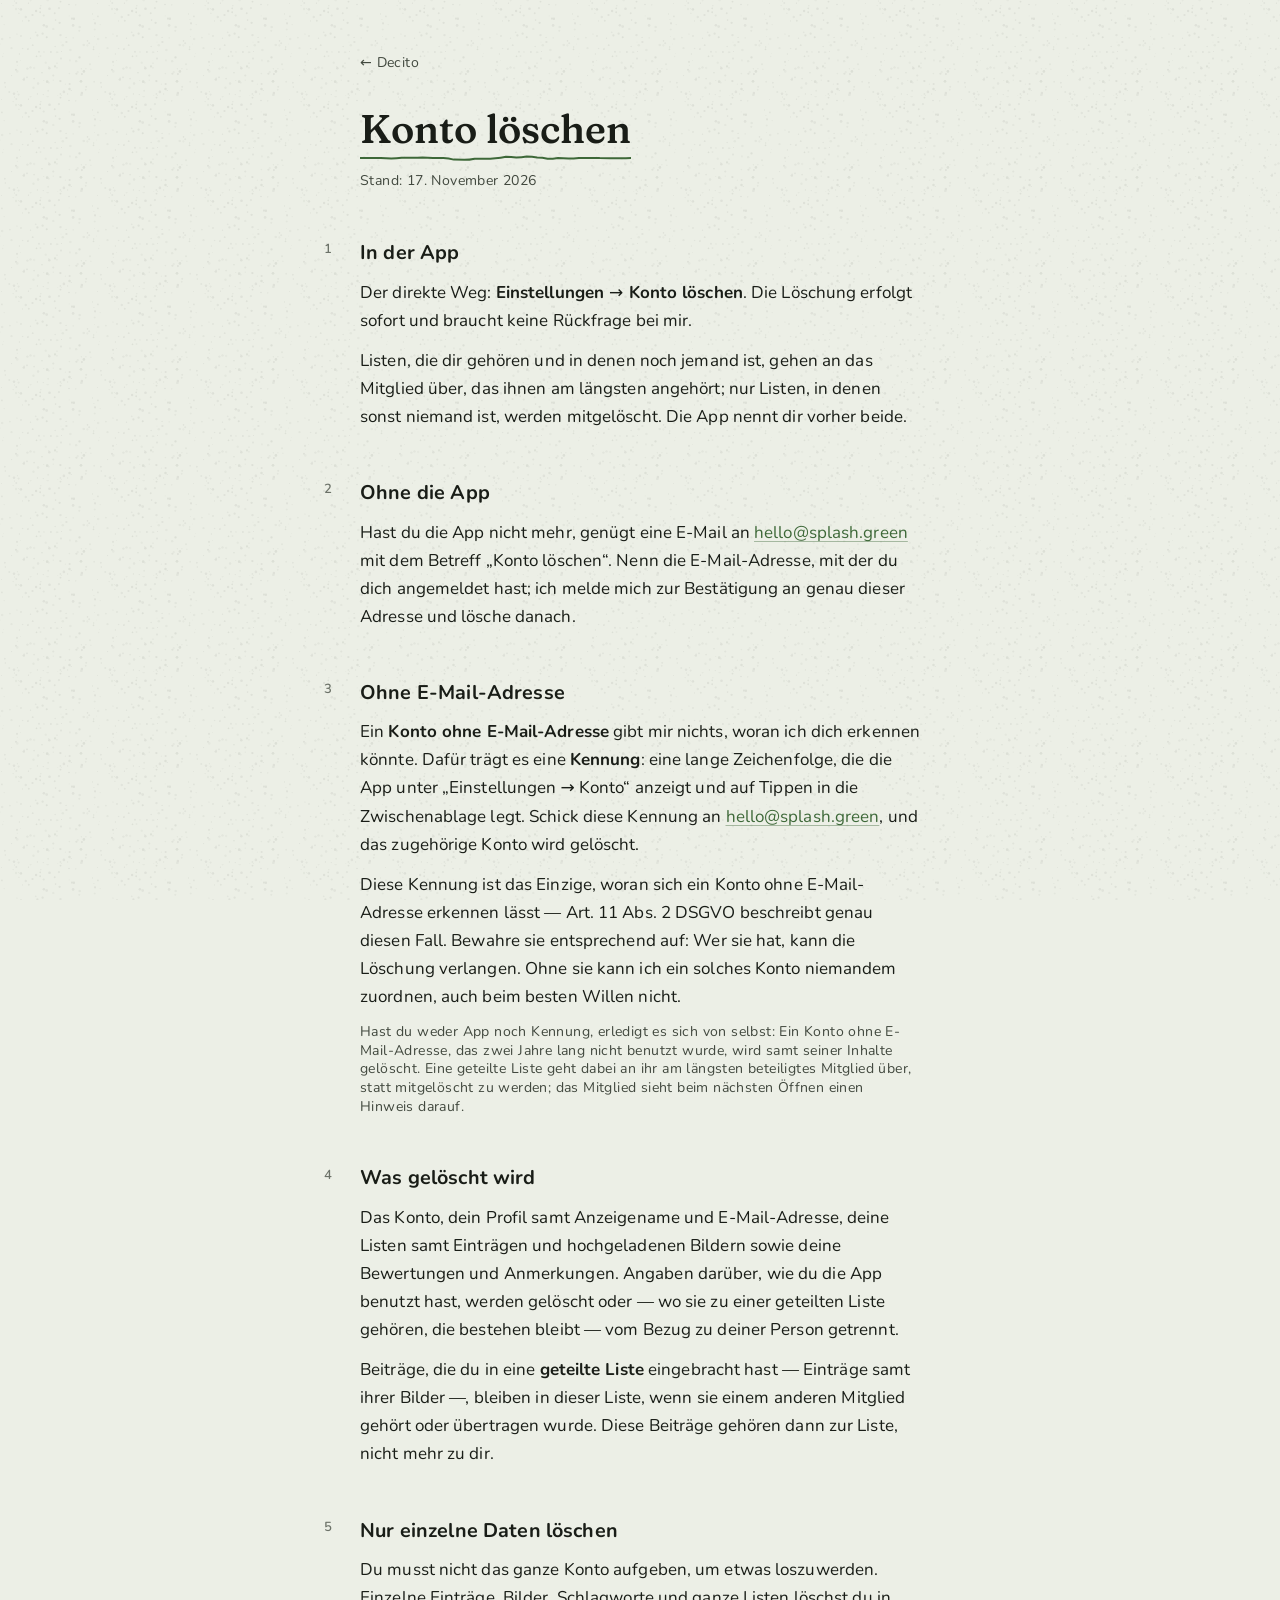
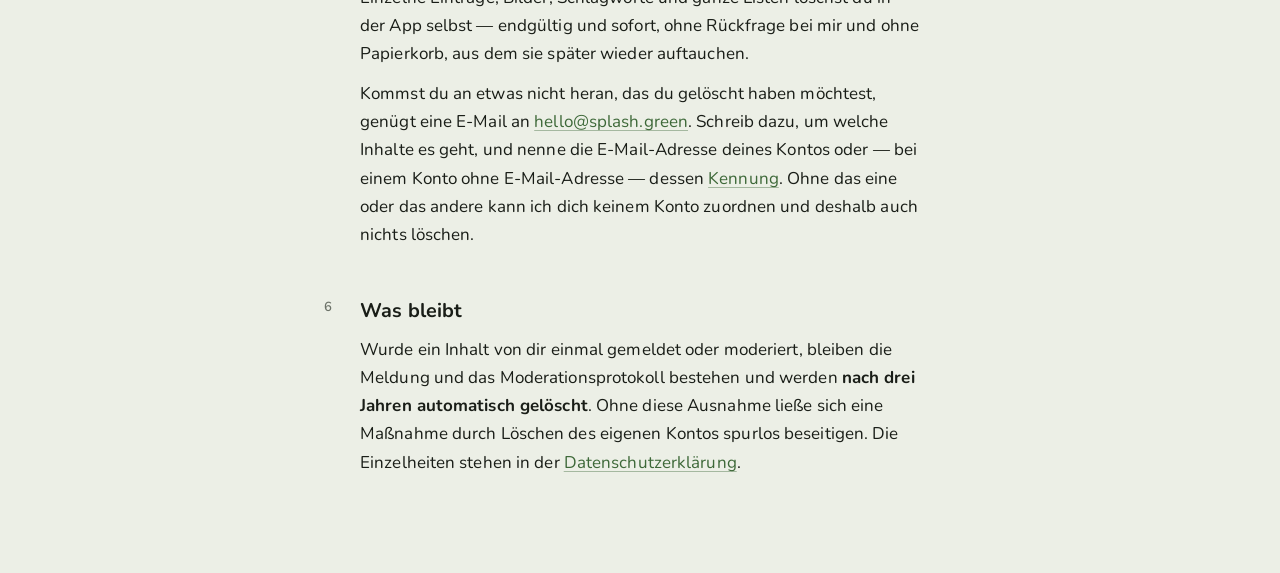
==== commit 0d282248: "fix(account): a departing owner's shared lists pass on, and every text says so Since ADR-0461 an own" ====
--- a/de/account-deletion/index.html
+++ b/de/account-deletion/index.html
@@ -16,7 +16,7 @@
     <main>
       <a class="back" href="../../">← Decito</a>
       <h1>Konto löschen</h1>
-      <p class="meta">Stand: 14. November 2026</p>
+      <p class="meta">Stand: 17. November 2026</p>
 
       <div class="doc">
         <h2>In der App</h2>
@@ -25,10 +25,9 @@
           Löschung erfolgt sofort und braucht keine Rückfrage bei mir.
         </p>
         <p>
-          Listen, die dir gehören, werden mitgelöscht — auch geteilte, für alle
-          Mitglieder. Die App weist vorher darauf hin; möchtest du eine geteilte
-          Liste den anderen erhalten, übertrage zuerst deren Besitz in den
-          Listeneinstellungen.
+          Listen, die dir gehören und in denen noch jemand ist, gehen an das
+          Mitglied über, das ihnen am längsten angehört; nur Listen, in denen
+          sonst niemand ist, werden mitgelöscht. Die App nennt dir vorher beide.
         </p>
 
         <h2>Ohne die App</h2>
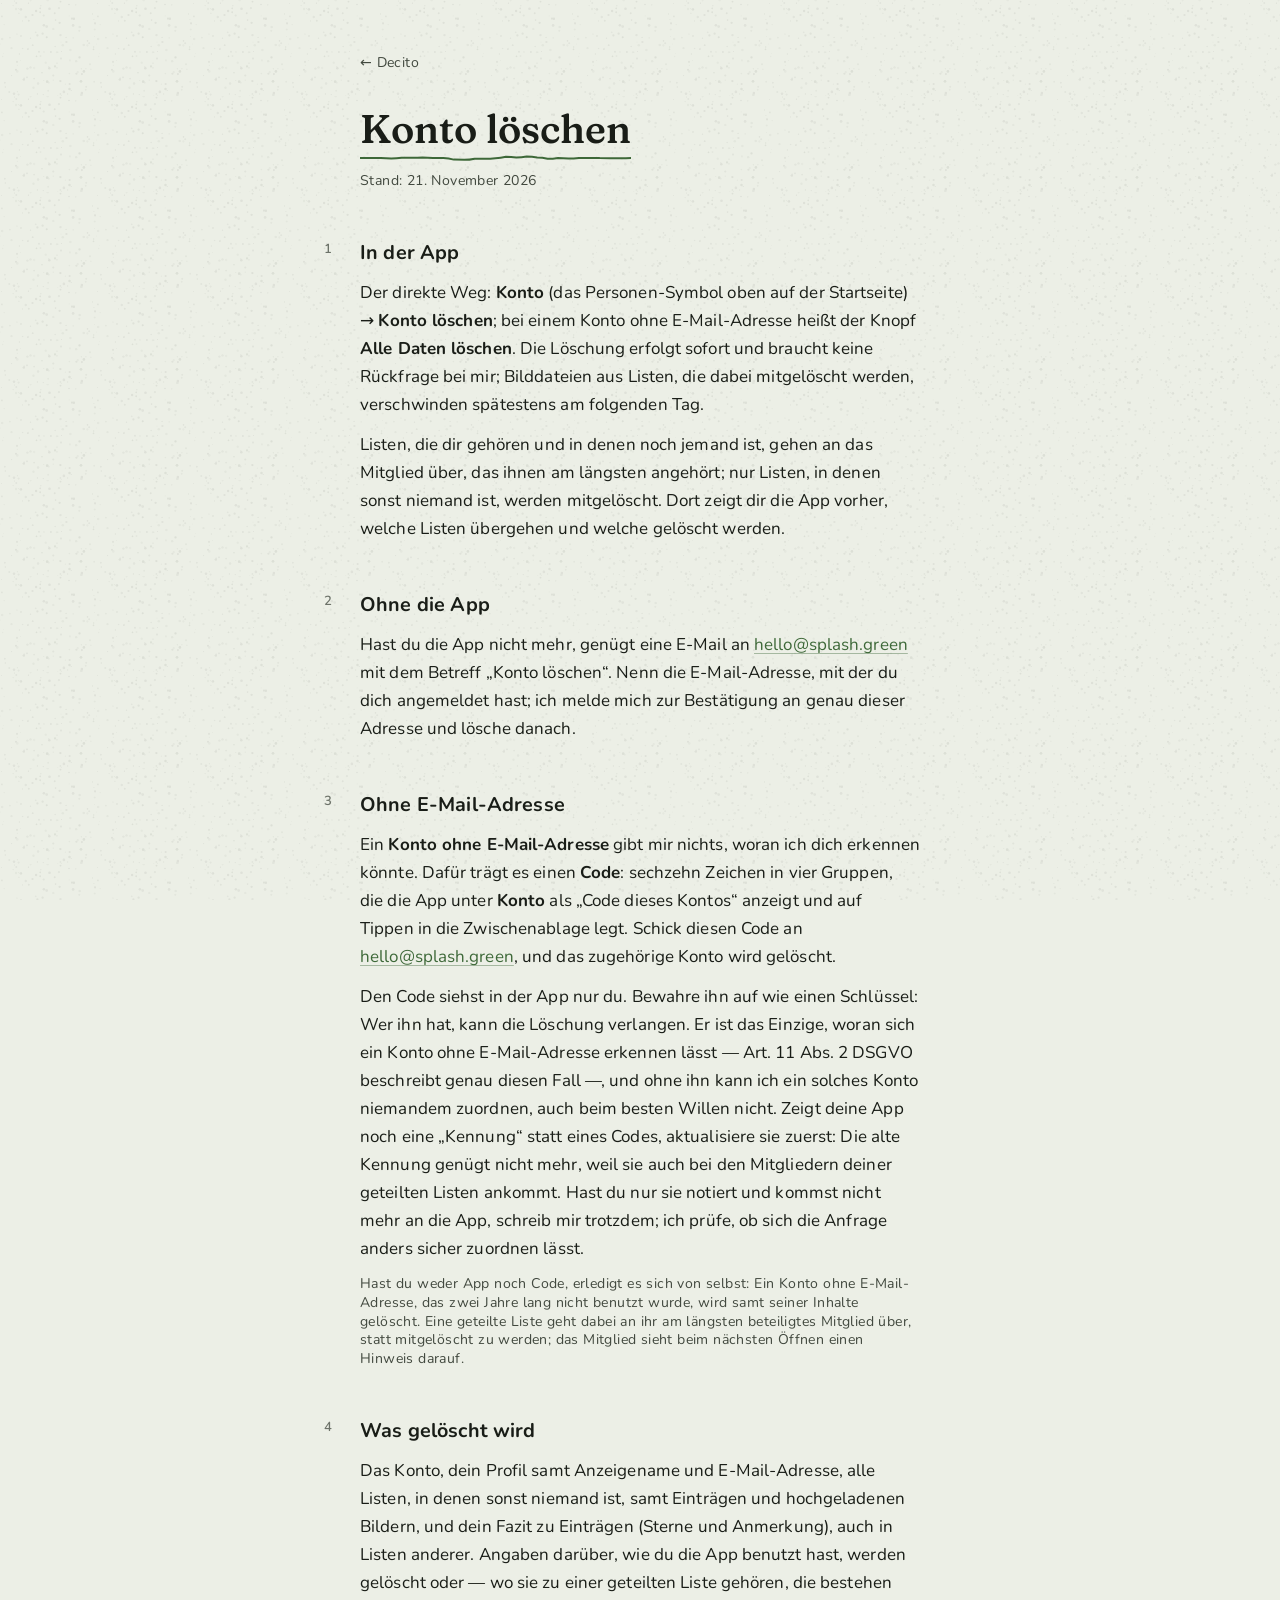
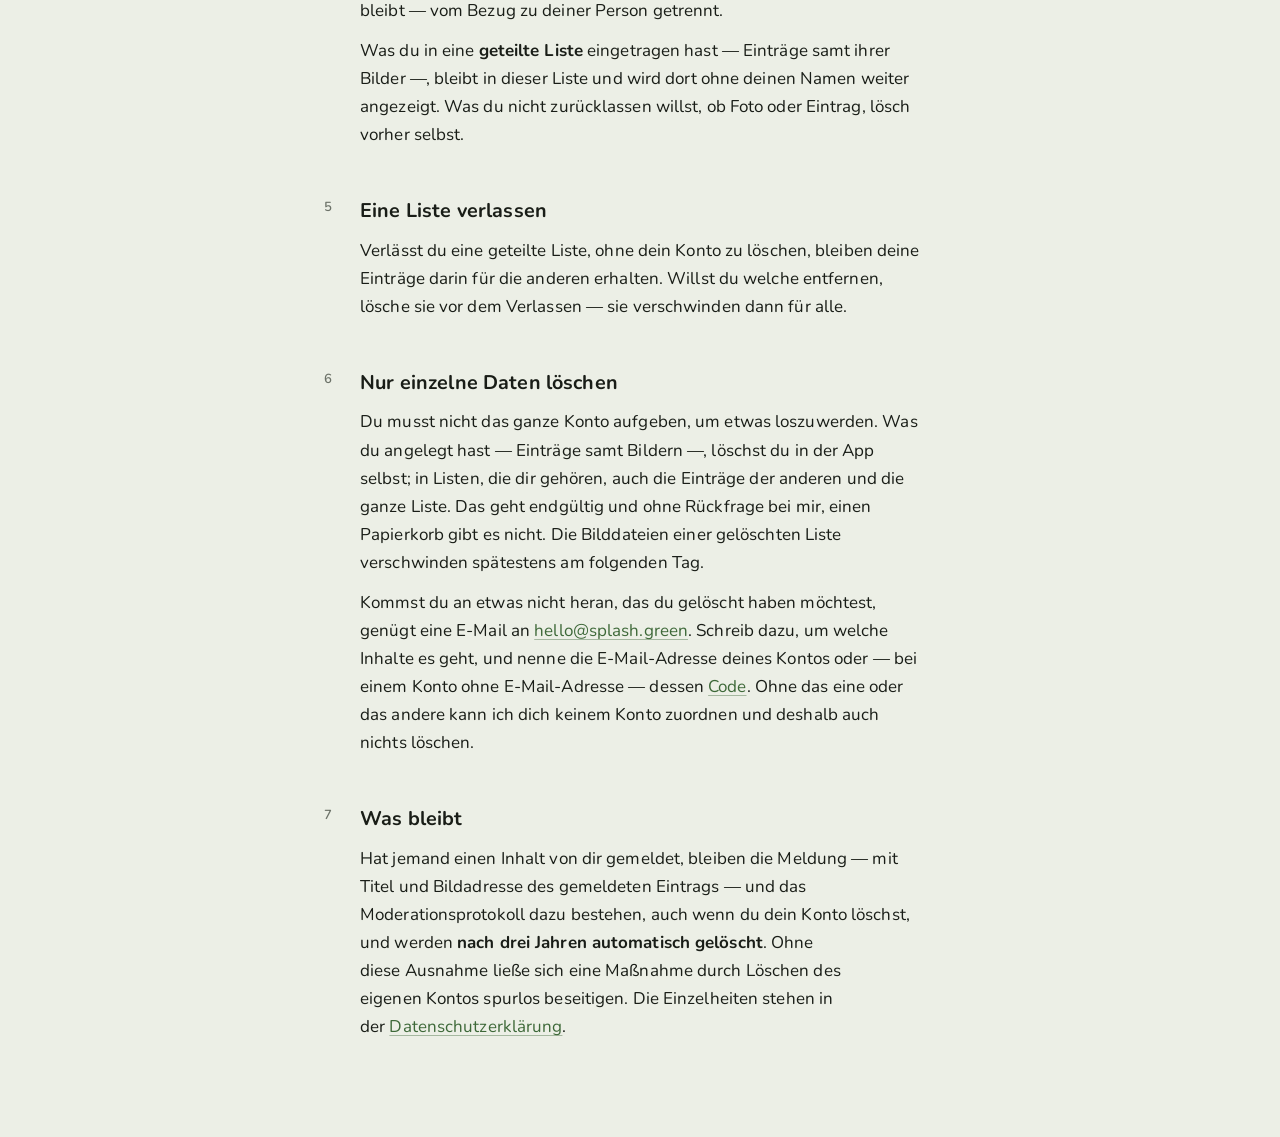
==== commit ef00e3ab: "docs(legal): the pages say what the code does, and the terms ask again Two rounds of review — a lawy" ====
--- a/de/account-deletion/index.html
+++ b/de/account-deletion/index.html
@@ -16,18 +16,23 @@
     <main>
       <a class="back" href="../../">← Decito</a>
       <h1>Konto löschen</h1>
-      <p class="meta">Stand: 17. November 2026</p>
+      <p class="meta">Stand: 21. November 2026</p>
 
       <div class="doc">
         <h2>In der App</h2>
         <p>
-          Der direkte Weg: <strong>Einstellungen → Konto löschen</strong>. Die
-          Löschung erfolgt sofort und braucht keine Rückfrage bei mir.
+          Der direkte Weg: <strong>Konto</strong> (das Personen-Symbol oben auf
+          der Startseite) → <strong>Konto löschen</strong>; bei einem Konto ohne
+          E-Mail-Adresse heißt der Knopf <strong>Alle Daten löschen</strong>.
+          Die Löschung erfolgt sofort und braucht keine Rückfrage bei mir;
+          Bilddateien aus Listen, die dabei mitgelöscht werden, verschwinden
+          spätestens am folgenden Tag.
         </p>
         <p>
           Listen, die dir gehören und in denen noch jemand ist, gehen an das
           Mitglied über, das ihnen am längsten angehört; nur Listen, in denen
-          sonst niemand ist, werden mitgelöscht. Die App nennt dir vorher beide.
+          sonst niemand ist, werden mitgelöscht. Dort zeigt dir die App vorher,
+          welche Listen übergehen und welche gelöscht werden.
         </p>
 
         <h2>Ohne die App</h2>
@@ -45,24 +50,29 @@
         <h2 id="ohne-e-mail-adresse">Ohne E-Mail-Adresse</h2>
         <p>
           Ein <strong>Konto ohne E-Mail-Adresse</strong> gibt mir nichts, woran
-          ich dich erkennen könnte. Dafür trägt es eine
-          <strong>Kennung</strong>: eine lange Zeichenfolge, die die App unter
-          „Einstellungen → Konto“ anzeigt und auf Tippen in die Zwischenablage
-          legt. Schick diese Kennung an
+          ich dich erkennen könnte. Dafür trägt es einen <strong>Code</strong>:
+          sechzehn Zeichen in vier Gruppen, die die App unter
+          <strong>Konto</strong> als „Code dieses Kontos“ anzeigt und auf Tippen
+          in die Zwischenablage legt. Schick diesen Code an
           <a
             href="mailto:hello@splash.green?subject=Konto%20l%C3%B6schen%20(Decito)"
             >hello@splash.green</a
           >, und das zugehörige Konto wird gelöscht.
         </p>
         <p>
-          Diese Kennung ist das Einzige, woran sich ein Konto ohne
-          E-Mail-Adresse erkennen lässt — Art. 11 Abs. 2 DSGVO beschreibt genau
-          diesen Fall. Bewahre sie entsprechend auf: Wer sie hat, kann die
-          Löschung verlangen. Ohne sie kann ich ein solches Konto niemandem
-          zuordnen, auch beim besten Willen nicht.
+          Den Code siehst in der App nur du. Bewahre ihn auf wie einen
+          Schlüssel: Wer ihn hat, kann die Löschung verlangen. Er ist das
+          Einzige, woran sich ein Konto ohne E-Mail-Adresse erkennen lässt —
+          Art. 11 Abs. 2 DSGVO beschreibt genau diesen Fall —, und ohne ihn kann
+          ich ein solches Konto niemandem zuordnen, auch beim besten Willen
+          nicht. Zeigt deine App noch eine „Kennung“ statt eines Codes,
+          aktualisiere sie zuerst: Die alte Kennung genügt nicht mehr, weil sie
+          auch bei den Mitgliedern deiner geteilten Listen ankommt. Hast du nur
+          sie notiert und kommst nicht mehr an die App, schreib mir trotzdem;
+          ich prüfe, ob sich die Anfrage anders sicher zuordnen lässt.
         </p>
         <p class="meta">
-          Hast du weder App noch Kennung, erledigt es sich von selbst: Ein Konto
+          Hast du weder App noch Code, erledigt es sich von selbst: Ein Konto
           ohne E-Mail-Adresse, das zwei Jahre lang nicht benutzt wurde, wird
           samt seiner Inhalte gelöscht. Eine geteilte Liste geht dabei an ihr am
           längsten beteiligtes Mitglied über, statt mitgelöscht zu werden; das
@@ -71,25 +81,36 @@
 
         <h2>Was gelöscht wird</h2>
         <p>
-          Das Konto, dein Profil samt Anzeigename und E-Mail-Adresse, deine
-          Listen samt Einträgen und hochgeladenen Bildern sowie deine
-          Bewertungen und Anmerkungen. Angaben darüber, wie du die App benutzt
-          hast, werden gelöscht oder — wo sie zu einer geteilten Liste gehören,
-          die bestehen bleibt — vom Bezug zu deiner Person getrennt.
+          Das Konto, dein Profil samt Anzeigename und E-Mail-Adresse, alle
+          Listen, in denen sonst niemand ist, samt Einträgen und hochgeladenen
+          Bildern, und dein Fazit zu Einträgen (Sterne und Anmerkung), auch in
+          Listen anderer. Angaben darüber, wie du die App benutzt hast, werden
+          gelöscht oder — wo sie zu einer geteilten Liste gehören, die bestehen
+          bleibt — vom Bezug zu deiner Person getrennt.
         </p>
         <p>
-          Beiträge, die du in eine <strong>geteilte Liste</strong> eingebracht
-          hast — Einträge samt ihrer Bilder —, bleiben in dieser Liste, wenn sie
-          einem anderen Mitglied gehört oder übertragen wurde. Diese Beiträge
-          gehören dann zur Liste, nicht mehr zu dir.
+          Was du in eine <strong>geteilte Liste</strong> eingetragen hast —
+          Einträge samt ihrer Bilder —, bleibt in dieser Liste und wird dort
+          ohne deinen Namen weiter angezeigt. Was du nicht zurücklassen willst,
+          ob Foto oder Eintrag, lösch vorher selbst.
+        </p>
+
+        <h2 id="liste-verlassen">Eine Liste verlassen</h2>
+        <p>
+          Verlässt du eine geteilte Liste, ohne dein Konto zu löschen, bleiben
+          deine Einträge darin für die anderen erhalten. Willst du welche
+          entfernen, lösche sie vor dem Verlassen — sie verschwinden dann für
+          alle.
         </p>
 
         <h2 id="einzelne-daten">Nur einzelne Daten löschen</h2>
         <p>
-          Du musst nicht das ganze Konto aufgeben, um etwas loszuwerden.
-          Einzelne Einträge, Bilder, Schlagworte und ganze Listen löschst du in
-          der App selbst — endgültig und sofort, ohne Rückfrage bei mir und ohne
-          Papierkorb, aus dem sie später wieder auftauchen.
+          Du musst nicht das ganze Konto aufgeben, um etwas loszuwerden. Was du
+          angelegt hast — Einträge samt Bildern —, löschst du in der App selbst;
+          in Listen, die dir gehören, auch die Einträge der anderen und die
+          ganze Liste. Das geht endgültig und ohne Rückfrage bei mir, einen
+          Papierkorb gibt es nicht. Die Bilddateien einer gelöschten Liste
+          verschwinden spätestens am folgenden Tag.
         </p>
         <p>
           Kommst du an etwas nicht heran, das du gelöscht haben möchtest, genügt
@@ -97,15 +118,16 @@
           <a href="mailto:hello@splash.green">hello@splash.green</a>. Schreib
           dazu, um welche Inhalte es geht, und nenne die E-Mail-Adresse deines
           Kontos oder — bei einem Konto ohne E-Mail-Adresse — dessen
-          <a href="#ohne-e-mail-adresse">Kennung</a>. Ohne das eine oder das
-          andere kann ich dich keinem Konto zuordnen und deshalb auch nichts
-          löschen.
+          <a href="#ohne-e-mail-adresse">Code</a>. Ohne das eine oder das andere
+          kann ich dich keinem Konto zuordnen und deshalb auch nichts löschen.
         </p>
 
         <h2>Was bleibt</h2>
         <p>
-          Wurde ein Inhalt von dir einmal gemeldet oder moderiert, bleiben die
-          Meldung und das Moderationsprotokoll bestehen und werden
+          Hat jemand einen Inhalt von dir gemeldet, bleiben die Meldung — mit
+          Titel und Bildadresse des gemeldeten Eintrags — und das
+          Moderationsprotokoll dazu bestehen, auch wenn du dein Konto löschst,
+          und werden
           <strong>nach drei Jahren automatisch gelöscht</strong>. Ohne diese
           Ausnahme ließe sich eine Maßnahme durch Löschen des eigenen Kontos
           spurlos beseitigen. Die Einzelheiten stehen in der
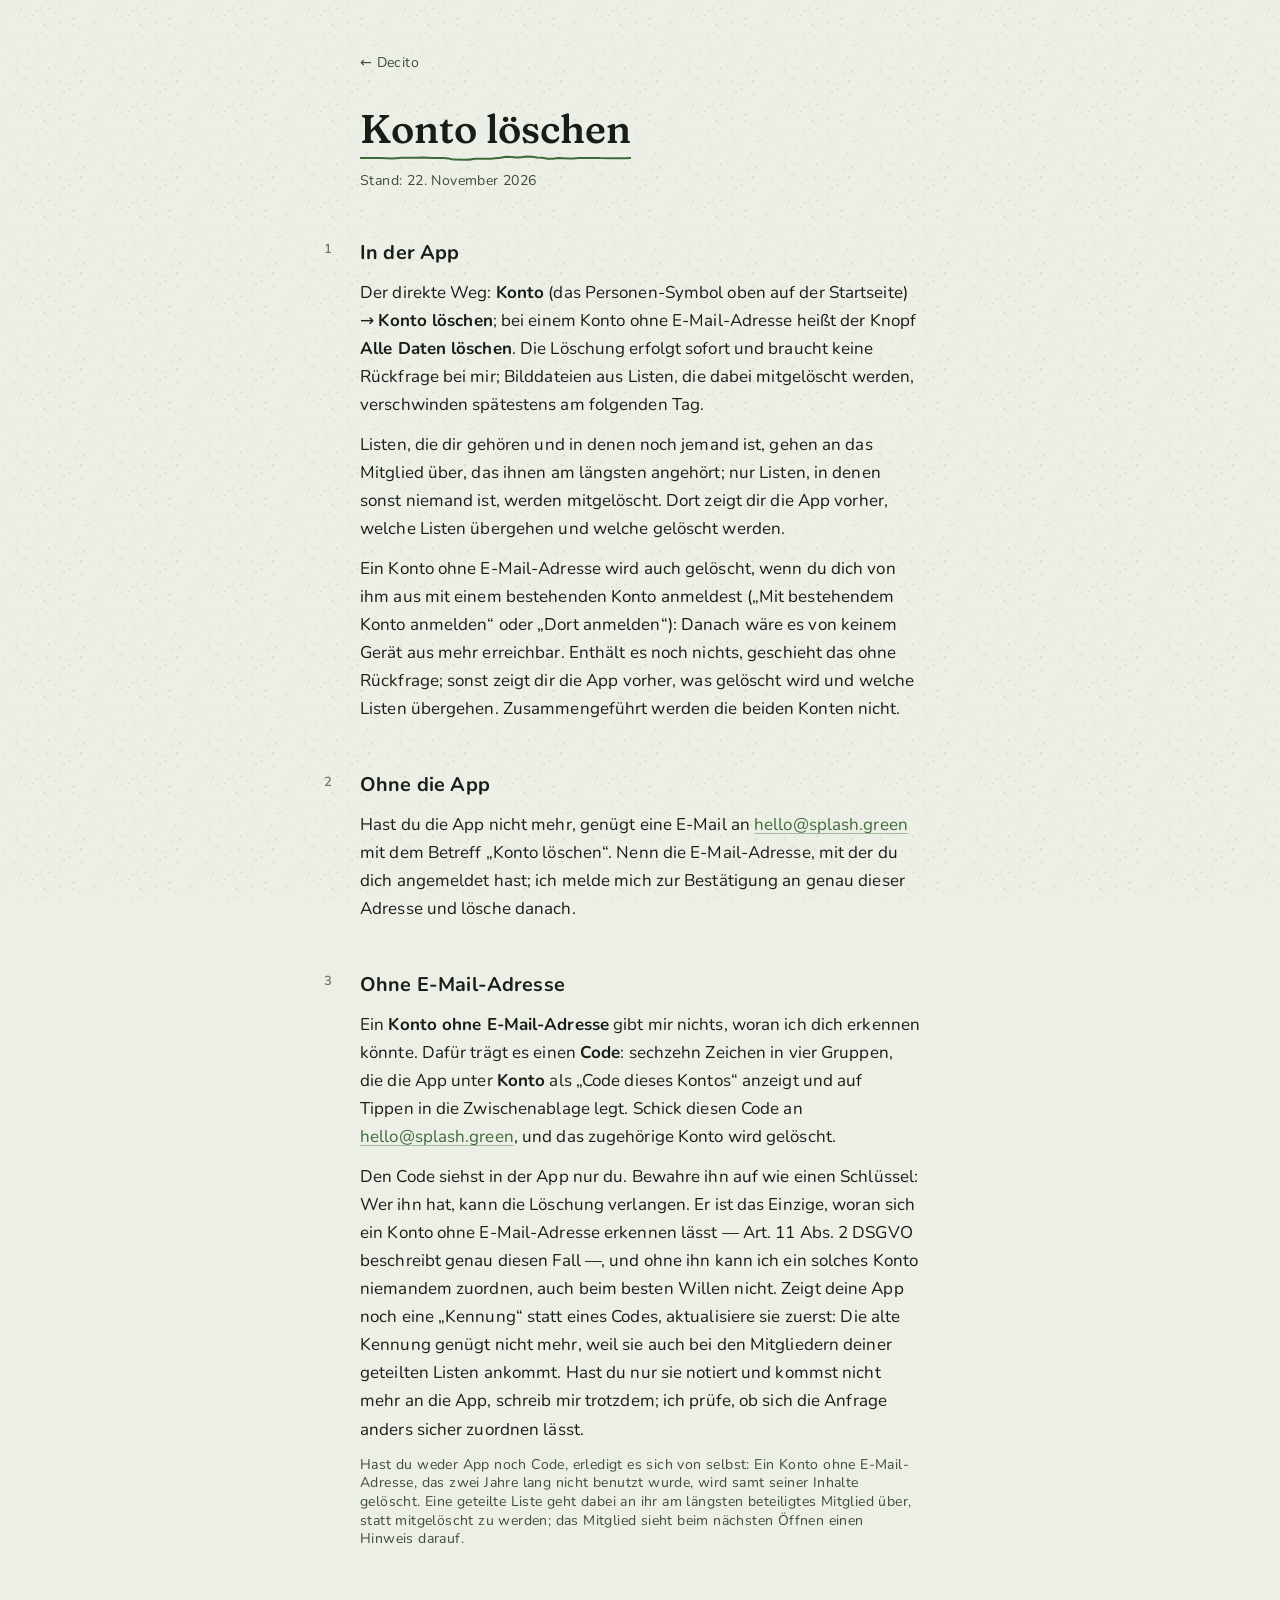
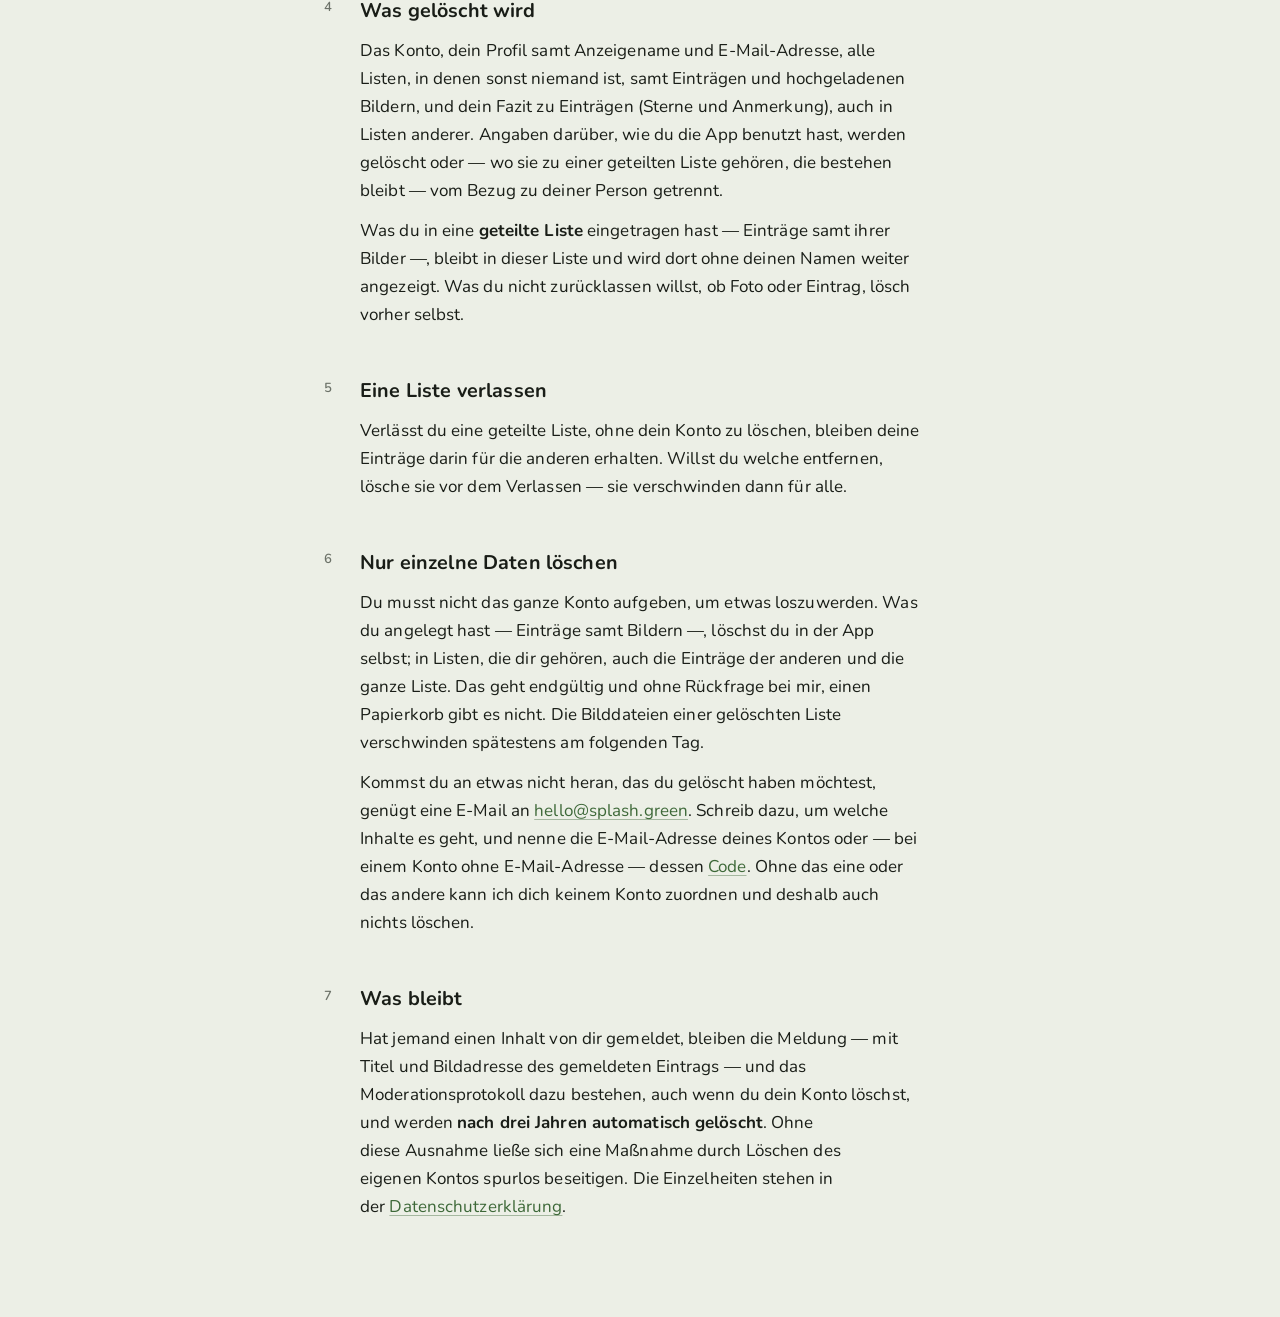
==== commit 2d8bb78f: "feat(auth): the way back deletes, never merges An account without e-mail had no way out once the nam" ====
--- a/de/account-deletion/index.html
+++ b/de/account-deletion/index.html
@@ -16,7 +16,7 @@
     <main>
       <a class="back" href="../../">← Decito</a>
       <h1>Konto löschen</h1>
-      <p class="meta">Stand: 21. November 2026</p>
+      <p class="meta">Stand: 22. November 2026</p>
 
       <div class="doc">
         <h2>In der App</h2>
@@ -33,6 +33,14 @@
           Mitglied über, das ihnen am längsten angehört; nur Listen, in denen
           sonst niemand ist, werden mitgelöscht. Dort zeigt dir die App vorher,
           welche Listen übergehen und welche gelöscht werden.
+        </p>
+        <p>
+          Ein Konto ohne E-Mail-Adresse wird auch gelöscht, wenn du dich von ihm
+          aus mit einem bestehenden Konto anmeldest („Mit bestehendem Konto
+          anmelden“ oder „Dort anmelden“): Danach wäre es von keinem Gerät aus
+          mehr erreichbar. Enthält es noch nichts, geschieht das ohne Rückfrage;
+          sonst zeigt dir die App vorher, was gelöscht wird und welche Listen
+          übergehen. Zusammengeführt werden die beiden Konten nicht.
         </p>
 
         <h2>Ohne die App</h2>
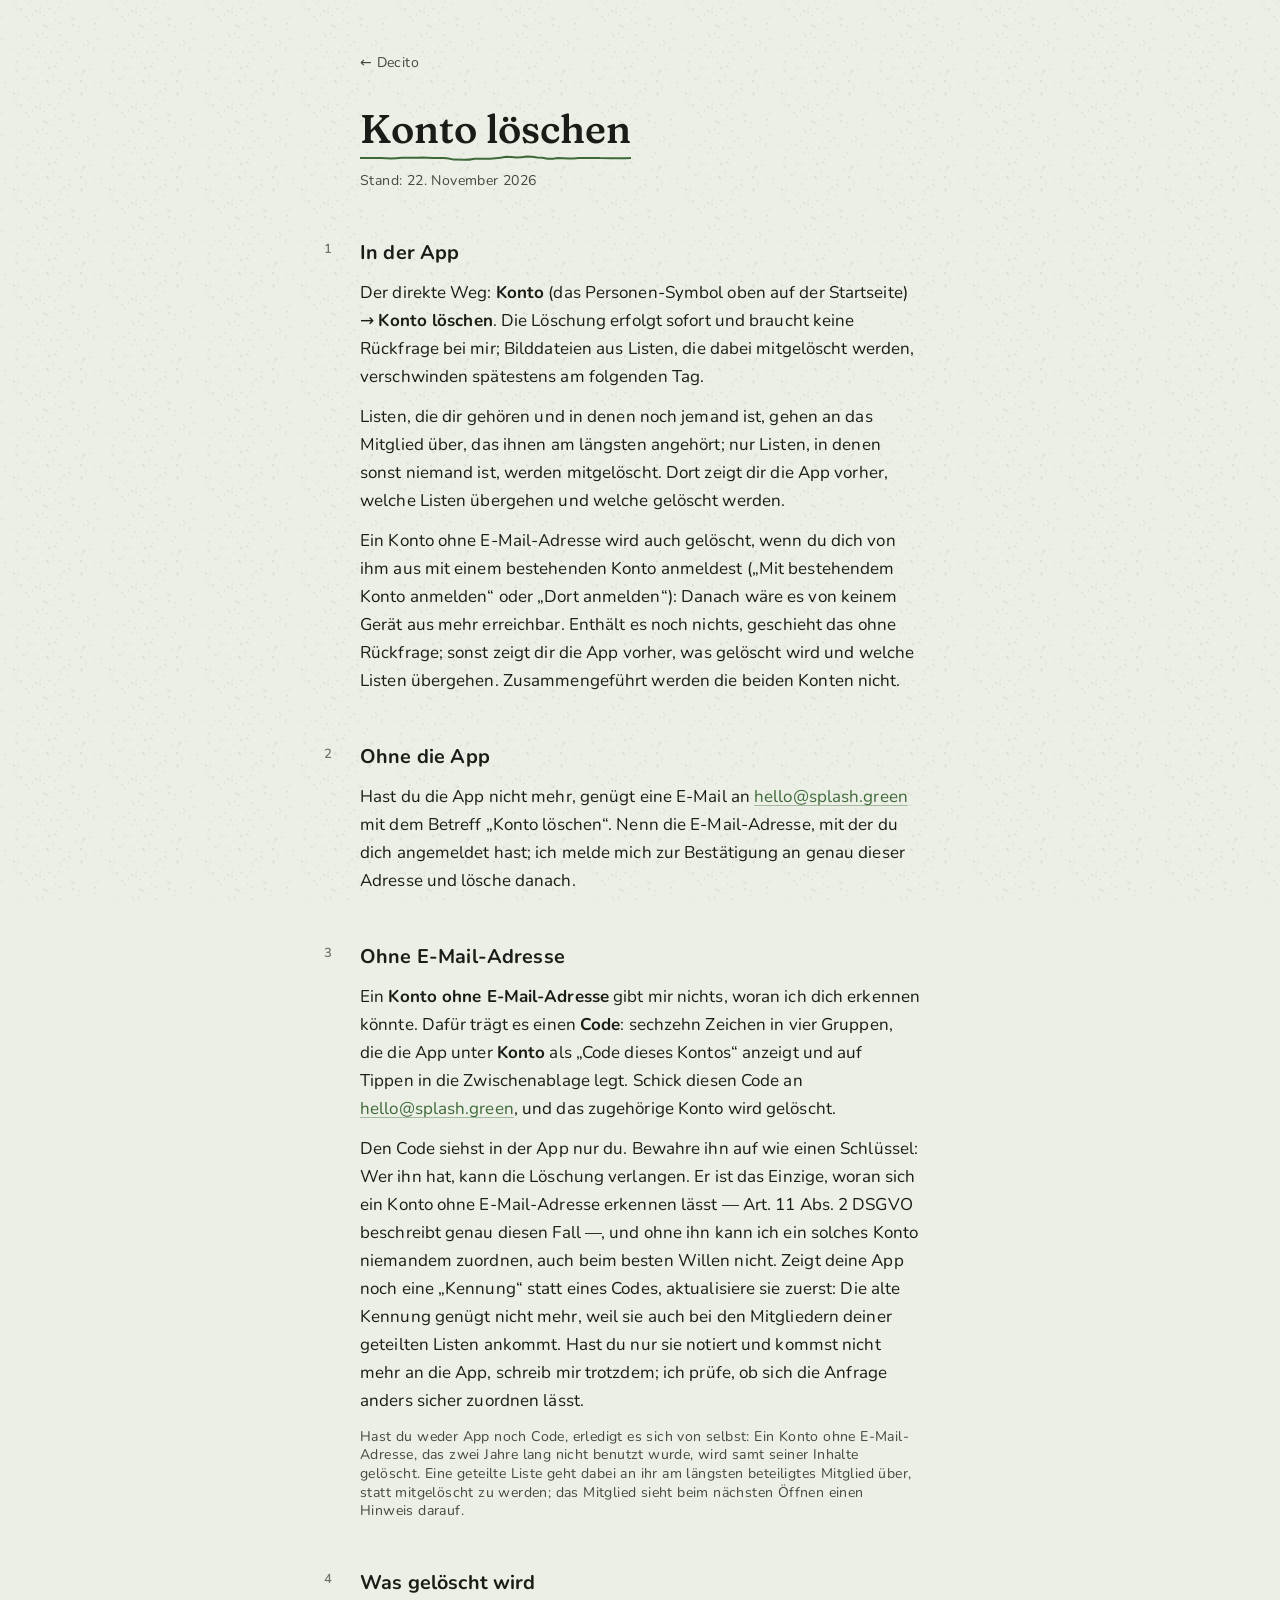
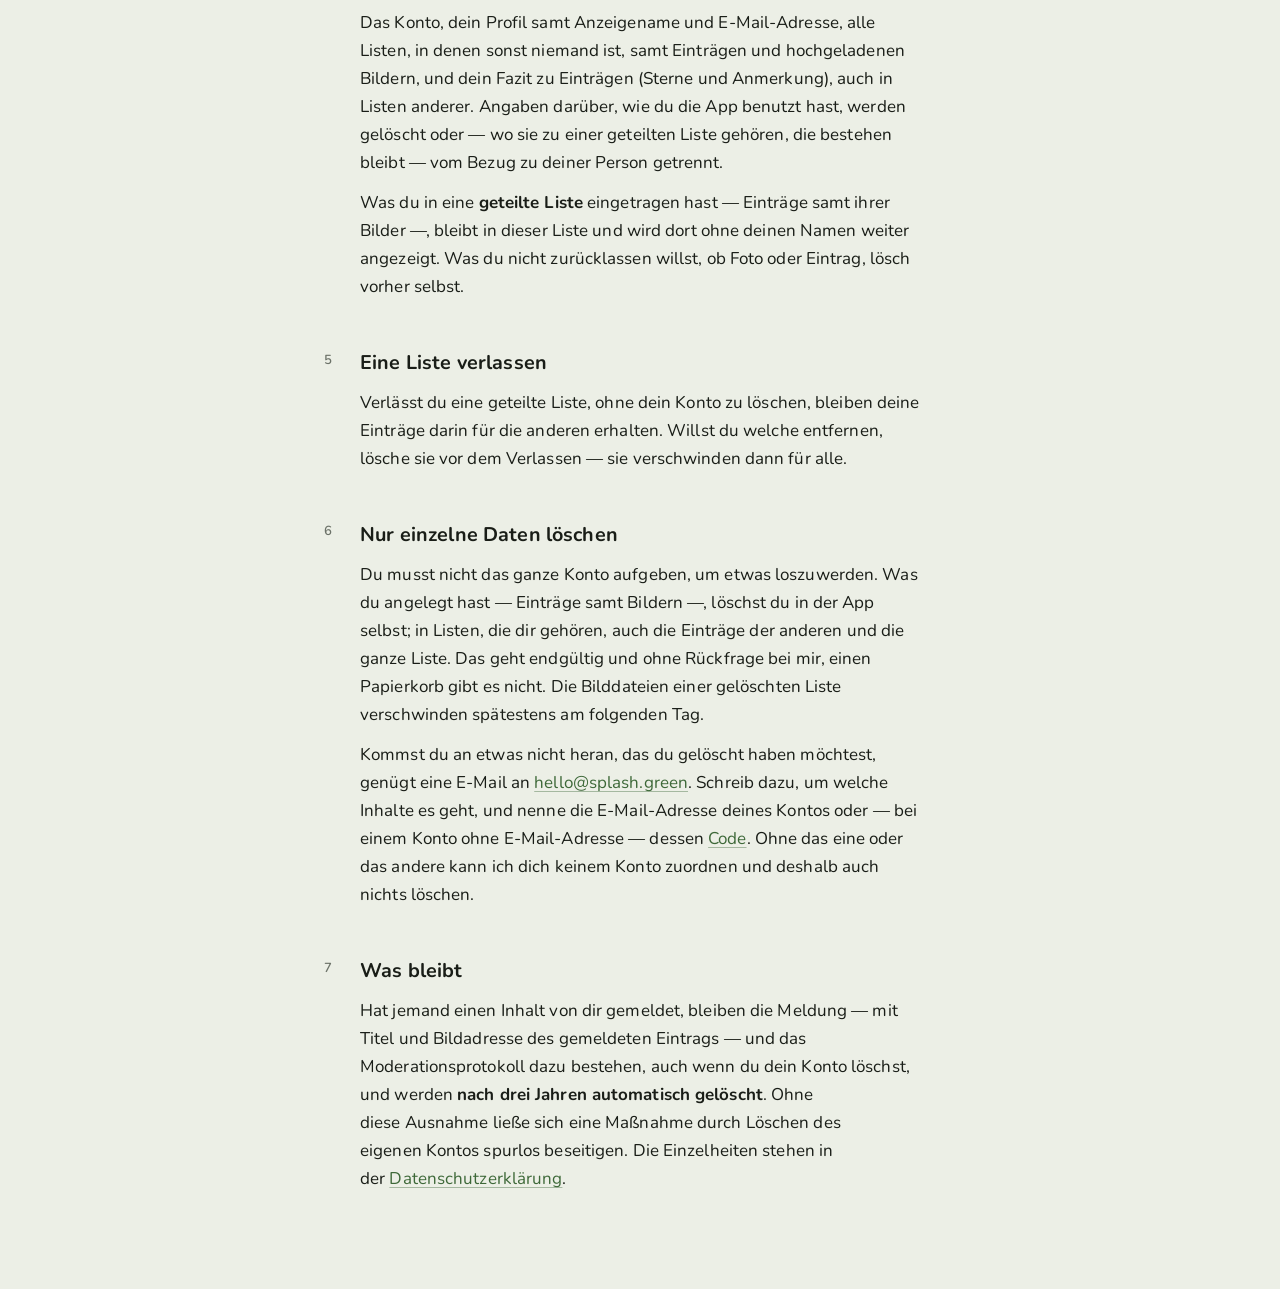
==== commit bbb87b1a: "fix(invites): an invited newcomer is never left at a dead end Design critique of the join and accoun" ====
--- a/de/account-deletion/index.html
+++ b/de/account-deletion/index.html
@@ -22,11 +22,10 @@
         <h2>In der App</h2>
         <p>
           Der direkte Weg: <strong>Konto</strong> (das Personen-Symbol oben auf
-          der Startseite) → <strong>Konto löschen</strong>; bei einem Konto ohne
-          E-Mail-Adresse heißt der Knopf <strong>Alle Daten löschen</strong>.
-          Die Löschung erfolgt sofort und braucht keine Rückfrage bei mir;
-          Bilddateien aus Listen, die dabei mitgelöscht werden, verschwinden
-          spätestens am folgenden Tag.
+          der Startseite) → <strong>Konto löschen</strong>. Die Löschung erfolgt
+          sofort und braucht keine Rückfrage bei mir; Bilddateien aus Listen,
+          die dabei mitgelöscht werden, verschwinden spätestens am folgenden
+          Tag.
         </p>
         <p>
           Listen, die dir gehören und in denen noch jemand ist, gehen an das
